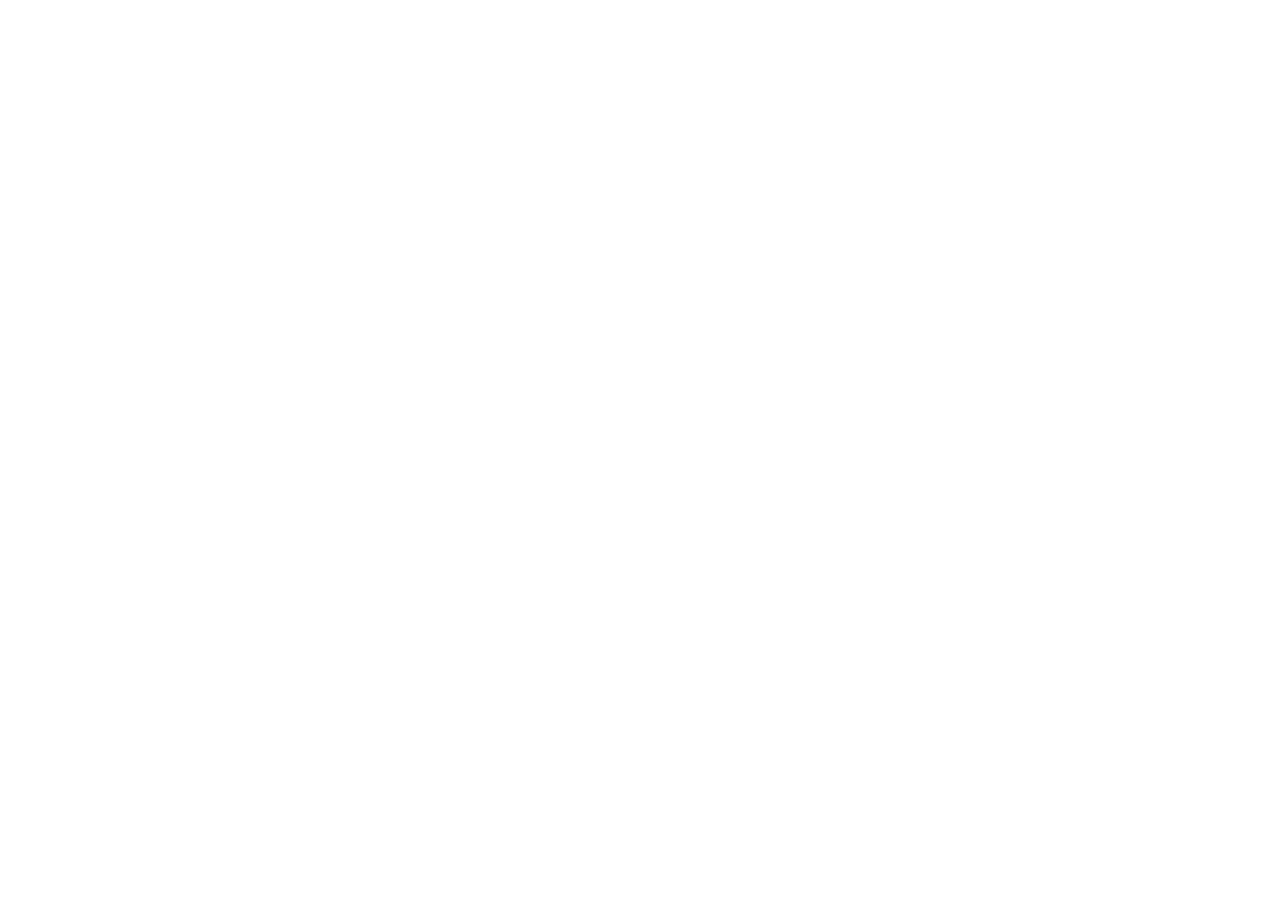
==== index.html @ bab79179 "完成了登录和注册的功能" ====
<!DOCTYPE html>
<html lang="en">
<head>
    <meta charset="UTF-8">
    <meta name="viewport" content="width=device-width, initial-scale=1.0">
    <title>Document</title>
</head>
<body>
    
</body>
</html>
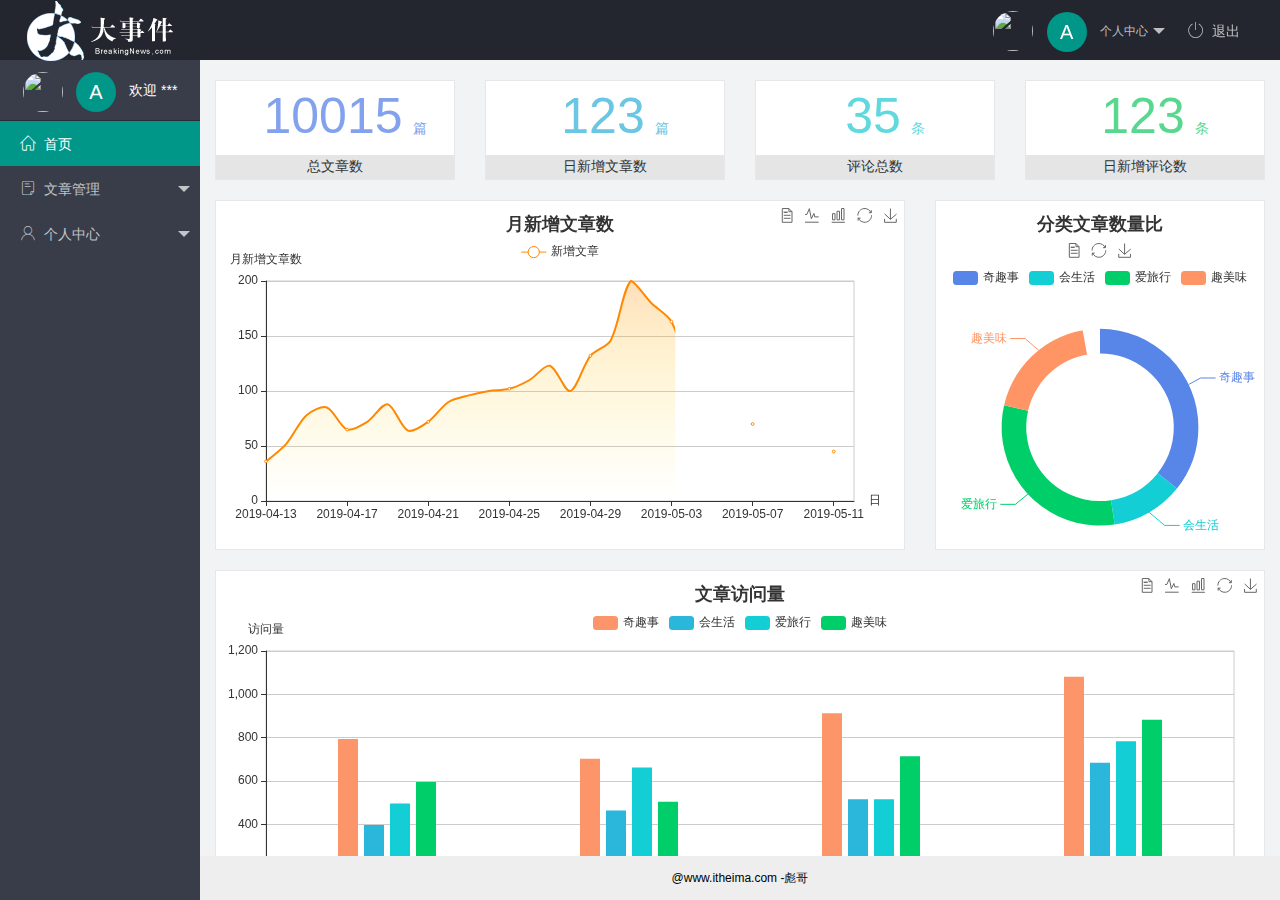
==== commit 8b7724c1: "完成了主页功能开发" ====
--- a/index.html
+++ b/index.html
@@ -1,11 +1,103 @@
 <!DOCTYPE html>
 <html lang="en">
+
 <head>
-    <meta charset="UTF-8">
-    <meta name="viewport" content="width=device-width, initial-scale=1.0">
-    <title>Document</title>
+  <meta charset="UTF-8" />
+  <meta name="viewport" content="width=device-width, initial-scale=1.0" />
+  <title>后台主页</title>
+  <!-- 导入 layui 的样式表 -->
+  <link rel="stylesheet" href="/assets/lib/layui/css/layui.css" />
+  <!-- 导入字体图标样式文件 -->
+  <link rel="stylesheet" href="/assets/fonts/iconfont.css">
+  <!-- 导入自己的样式文件 -->
+  <link rel="stylesheet" href="/assets/css/index.css">
 </head>
-<body>
-    
+
+<body class="layui-layout-body">
+  <div class="layui-layout layui-layout-admin">
+    <div class="layui-header">
+      <div class="layui-logo">
+        <img src="/assets/images/logo.png" alt="" />
+      </div>
+      <!-- 头部区域（可配合layui已有的水平导航） -->
+      <ul class="layui-nav layui-layout-right">
+        <li class="layui-nav-item">
+          <a href="javascript:;" class="userinfo">
+            <img src="http://t.cn/RCzsdCq" class="layui-nav-img" class="layui-nav-img" />
+            <span class="text-avatar">A</span>
+            个人中心
+          </a>
+          <dl class="layui-nav-child">
+            <dd><a href="">基本资料</a></dd>
+            <dd><a href="">更换头像</a></dd>
+            <dd><a href="">重置密码</a></dd>
+          </dl>
+        </li>
+        <li class="layui-nav-item"><a href="javascript:;" id="btnLogout"><span class="iconfont icon-tuichu"></span>退出</a></li>
+      </ul>
+    </div>
+
+    <div class="layui-side layui-bg-black">
+      <div class="layui-side-scroll">
+        <ul class="layui-nav layui-nav-tree" lay-shrink="all">
+          <div class="userinfo">
+            <img src="http://t.cn/RCzsdCq" class="layui-nav-img" />
+            <span class="text-avatar">A</span>
+            <span id="welcome">欢迎 ***</span>
+          </div>
+          <li class="layui-nav-item layui-this">
+            <a href="/home/dashboard.html" target="fm"><span class="iconfont icon-home"></span>首页</a>
+          </li>
+          <li class="layui-nav-item">
+            <a class="" href="javascript:;"><span class="iconfont icon-16"></span>文章管理</a>
+            <dl class="layui-nav-child">
+              <dd>
+                <a href="javascript:;"><i class="layui-icon layui-icon-app"></i> 文章类别</a>
+              </dd>
+              <dd>
+                <a href="javascript:;"><i class="layui-icon layui-icon-app"></i>文章列表</a>
+              </dd>
+              <dd>
+                <a href="javascript:;"><i class="layui-icon layui-icon-app"></i>发布文章</a>
+              </dd>
+            </dl>
+          </li>
+          <li class="layui-nav-item">
+            <a href="javascript:;"><span class="iconfont icon-user"></span>个人中心</a>
+            <dl class="layui-nav-child">
+              <dd>
+                <a href="javascript:;"><i class="layui-icon layui-icon-app"></i>基本资料</a>
+              </dd>
+              <dd>
+                <a href="javascript:;"><i class="layui-icon layui-icon-app"></i>更换头像</a>
+              </dd>
+              <dd>
+                <a href="javascript:;"><i class="layui-icon layui-icon-app"></i>重置密码</a>
+              </dd>
+            </dl>
+          </li>
+        </ul>
+      </div>
+    </div>
+
+    <div class="layui-body">
+      <!-- 内容主体区域 -->
+      <iframe name="fm" src="/home/dashboard.html" frameborder="0"></iframe>
+    </div>
+
+    <div class="layui-footer">
+      <!-- 底部固定区域 -->
+      @www.itheima.com -彪哥
+    </div>
+  </div>
+  <!-- 导入 layui 的JS文件 -->
+  <script src="/assets/lib/layui/layui.all.js"></script>
+    <!-- 导入jQuery文件 -->
+    <script src="/assets/lib/jquery.js"></script>
+  <!-- 导入初始化统一根路径js文件 -->
+  <script src="/assets/js/baseAPI.js"></script>
+  <!-- 导入自己的js文件 -->
+  <script src="/assets/js/index.js"></script>
 </body>
+
 </html>--- a/assets/lib/layui/css/layui.css
+++ b/assets/lib/layui/css/layui.css
@@ -0,0 +1,2 @@
+/** layui-v2.5.5 MIT License By https://www.layui.com */
+ .layui-inline,img{display:inline-block;vertical-align:middle}h1,h2,h3,h4,h5,h6{font-weight:400}.layui-edge,.layui-header,.layui-inline,.layui-main{position:relative}.layui-body,.layui-edge,.layui-elip{overflow:hidden}.layui-btn,.layui-edge,.layui-inline,img{vertical-align:middle}.layui-btn,.layui-disabled,.layui-icon,.layui-unselect{-moz-user-select:none;-webkit-user-select:none;-ms-user-select:none}.layui-elip,.layui-form-checkbox span,.layui-form-pane .layui-form-label{text-overflow:ellipsis;white-space:nowrap}.layui-breadcrumb,.layui-tree-btnGroup{visibility:hidden}blockquote,body,button,dd,div,dl,dt,form,h1,h2,h3,h4,h5,h6,input,li,ol,p,pre,td,textarea,th,ul{margin:0;padding:0;-webkit-tap-highlight-color:rgba(0,0,0,0)}a:active,a:hover{outline:0}img{border:none}li{list-style:none}table{border-collapse:collapse;border-spacing:0}h4,h5,h6{font-size:100%}button,input,optgroup,option,select,textarea{font-family:inherit;font-size:inherit;font-style:inherit;font-weight:inherit;outline:0}pre{white-space:pre-wrap;white-space:-moz-pre-wrap;white-space:-pre-wrap;white-space:-o-pre-wrap;word-wrap:break-word}body{line-height:24px;font:14px Helvetica Neue,Helvetica,PingFang SC,Tahoma,Arial,sans-serif}hr{height:1px;margin:10px 0;border:0;clear:both}a{color:#333;text-decoration:none}a:hover{color:#777}a cite{font-style:normal;*cursor:pointer}.layui-border-box,.layui-border-box *{box-sizing:border-box}.layui-box,.layui-box *{box-sizing:content-box}.layui-clear{clear:both;*zoom:1}.layui-clear:after{content:'\20';clear:both;*zoom:1;display:block;height:0}.layui-inline{*display:inline;*zoom:1}.layui-edge{display:inline-block;width:0;height:0;border-width:6px;border-style:dashed;border-color:transparent}.layui-edge-top{top:-4px;border-bottom-color:#999;border-bottom-style:solid}.layui-edge-right{border-left-color:#999;border-left-style:solid}.layui-edge-bottom{top:2px;border-top-color:#999;border-top-style:solid}.layui-edge-left{border-right-color:#999;border-right-style:solid}.layui-disabled,.layui-disabled:hover{color:#d2d2d2!important;cursor:not-allowed!important}.layui-circle{border-radius:100%}.layui-show{display:block!important}.layui-hide{display:none!important}@font-face{font-family:layui-icon;src:url(../font/iconfont.eot?v=250);src:url(../font/iconfont.eot?v=250#iefix) format('embedded-opentype'),url(../font/iconfont.woff2?v=250) format('woff2'),url(../font/iconfont.woff?v=250) format('woff'),url(../font/iconfont.ttf?v=250) format('truetype'),url(../font/iconfont.svg?v=250#layui-icon) format('svg')}.layui-icon{font-family:layui-icon!important;font-size:16px;font-style:normal;-webkit-font-smoothing:antialiased;-moz-osx-font-smoothing:grayscale}.layui-icon-reply-fill:before{content:"\e611"}.layui-icon-set-fill:before{content:"\e614"}.layui-icon-menu-fill:before{content:"\e60f"}.layui-icon-search:before{content:"\e615"}.layui-icon-share:before{content:"\e641"}.layui-icon-set-sm:before{content:"\e620"}.layui-icon-engine:before{content:"\e628"}.layui-icon-close:before{content:"\1006"}.layui-icon-close-fill:before{content:"\1007"}.layui-icon-chart-screen:before{content:"\e629"}.layui-icon-star:before{content:"\e600"}.layui-icon-circle-dot:before{content:"\e617"}.layui-icon-chat:before{content:"\e606"}.layui-icon-release:before{content:"\e609"}.layui-icon-list:before{content:"\e60a"}.layui-icon-chart:before{content:"\e62c"}.layui-icon-ok-circle:before{content:"\1005"}.layui-icon-layim-theme:before{content:"\e61b"}.layui-icon-table:before{content:"\e62d"}.layui-icon-right:before{content:"\e602"}.layui-icon-left:before{content:"\e603"}.layui-icon-cart-simple:before{content:"\e698"}.layui-icon-face-cry:before{content:"\e69c"}.layui-icon-face-smile:before{content:"\e6af"}.layui-icon-survey:before{content:"\e6b2"}.layui-icon-tree:before{content:"\e62e"}.layui-icon-upload-circle:before{content:"\e62f"}.layui-icon-add-circle:before{content:"\e61f"}.layui-icon-download-circle:before{content:"\e601"}.layui-icon-templeate-1:before{content:"\e630"}.layui-icon-util:before{content:"\e631"}.layui-icon-face-surprised:before{content:"\e664"}.layui-icon-edit:before{content:"\e642"}.layui-icon-speaker:before{content:"\e645"}.layui-icon-down:before{content:"\e61a"}.layui-icon-file:before{content:"\e621"}.layui-icon-layouts:before{content:"\e632"}.layui-icon-rate-half:before{content:"\e6c9"}.layui-icon-add-circle-fine:before{content:"\e608"}.layui-icon-prev-circle:before{content:"\e633"}.layui-icon-read:before{content:"\e705"}.layui-icon-404:before{content:"\e61c"}.layui-icon-carousel:before{content:"\e634"}.layui-icon-help:before{content:"\e607"}.layui-icon-code-circle:before{content:"\e635"}.layui-icon-water:before{content:"\e636"}.layui-icon-username:before{content:"\e66f"}.layui-icon-find-fill:before{content:"\e670"}.layui-icon-about:before{content:"\e60b"}.layui-icon-location:before{content:"\e715"}.layui-icon-up:before{content:"\e619"}.layui-icon-pause:before{content:"\e651"}.layui-icon-date:before{content:"\e637"}.layui-icon-layim-uploadfile:before{content:"\e61d"}.layui-icon-delete:before{content:"\e640"}.layui-icon-play:before{content:"\e652"}.layui-icon-top:before{content:"\e604"}.layui-icon-friends:before{content:"\e612"}.layui-icon-refresh-3:before{content:"\e9aa"}.layui-icon-ok:before{content:"\e605"}.layui-icon-layer:before{content:"\e638"}.layui-icon-face-smile-fine:before{content:"\e60c"}.layui-icon-dollar:before{content:"\e659"}.layui-icon-group:before{content:"\e613"}.layui-icon-layim-download:before{content:"\e61e"}.layui-icon-picture-fine:before{content:"\e60d"}.layui-icon-link:before{content:"\e64c"}.layui-icon-diamond:before{content:"\e735"}.layui-icon-log:before{content:"\e60e"}.layui-icon-rate-solid:before{content:"\e67a"}.layui-icon-fonts-del:before{content:"\e64f"}.layui-icon-unlink:before{content:"\e64d"}.layui-icon-fonts-clear:before{content:"\e639"}.layui-icon-triangle-r:before{content:"\e623"}.layui-icon-circle:before{content:"\e63f"}.layui-icon-radio:before{content:"\e643"}.layui-icon-align-center:before{content:"\e647"}.layui-icon-align-right:before{content:"\e648"}.layui-icon-align-left:before{content:"\e649"}.layui-icon-loading-1:before{content:"\e63e"}.layui-icon-return:before{content:"\e65c"}.layui-icon-fonts-strong:before{content:"\e62b"}.layui-icon-upload:before{content:"\e67c"}.layui-icon-dialogue:before{content:"\e63a"}.layui-icon-video:before{content:"\e6ed"}.layui-icon-headset:before{content:"\e6fc"}.layui-icon-cellphone-fine:before{content:"\e63b"}.layui-icon-add-1:before{content:"\e654"}.layui-icon-face-smile-b:before{content:"\e650"}.layui-icon-fonts-html:before{content:"\e64b"}.layui-icon-form:before{content:"\e63c"}.layui-icon-cart:before{content:"\e657"}.layui-icon-camera-fill:before{content:"\e65d"}.layui-icon-tabs:before{content:"\e62a"}.layui-icon-fonts-code:before{content:"\e64e"}.layui-icon-fire:before{content:"\e756"}.layui-icon-set:before{content:"\e716"}.layui-icon-fonts-u:before{content:"\e646"}.layui-icon-triangle-d:before{content:"\e625"}.layui-icon-tips:before{content:"\e702"}.layui-icon-picture:before{content:"\e64a"}.layui-icon-more-vertical:before{content:"\e671"}.layui-icon-flag:before{content:"\e66c"}.layui-icon-loading:before{content:"\e63d"}.layui-icon-fonts-i:before{content:"\e644"}.layui-icon-refresh-1:before{content:"\e666"}.layui-icon-rmb:before{content:"\e65e"}.layui-icon-home:before{content:"\e68e"}.layui-icon-user:before{content:"\e770"}.layui-icon-notice:before{content:"\e667"}.layui-icon-login-weibo:before{content:"\e675"}.layui-icon-voice:before{content:"\e688"}.layui-icon-upload-drag:before{content:"\e681"}.layui-icon-login-qq:before{content:"\e676"}.layui-icon-snowflake:before{content:"\e6b1"}.layui-icon-file-b:before{content:"\e655"}.layui-icon-template:before{content:"\e663"}.layui-icon-auz:before{content:"\e672"}.layui-icon-console:before{content:"\e665"}.layui-icon-app:before{content:"\e653"}.layui-icon-prev:before{content:"\e65a"}.layui-icon-website:before{content:"\e7ae"}.layui-icon-next:before{content:"\e65b"}.layui-icon-component:before{content:"\e857"}.layui-icon-more:before{content:"\e65f"}.layui-icon-login-wechat:before{content:"\e677"}.layui-icon-shrink-right:before{content:"\e668"}.layui-icon-spread-left:before{content:"\e66b"}.layui-icon-camera:before{content:"\e660"}.layui-icon-note:before{content:"\e66e"}.layui-icon-refresh:before{content:"\e669"}.layui-icon-female:before{content:"\e661"}.layui-icon-male:before{content:"\e662"}.layui-icon-password:before{content:"\e673"}.layui-icon-senior:before{content:"\e674"}.layui-icon-theme:before{content:"\e66a"}.layui-icon-tread:before{content:"\e6c5"}.layui-icon-praise:before{content:"\e6c6"}.layui-icon-star-fill:before{content:"\e658"}.layui-icon-rate:before{content:"\e67b"}.layui-icon-template-1:before{content:"\e656"}.layui-icon-vercode:before{content:"\e679"}.layui-icon-cellphone:before{content:"\e678"}.layui-icon-screen-full:before{content:"\e622"}.layui-icon-screen-restore:before{content:"\e758"}.layui-icon-cols:before{content:"\e610"}.layui-icon-export:before{content:"\e67d"}.layui-icon-print:before{content:"\e66d"}.layui-icon-slider:before{content:"\e714"}.layui-icon-addition:before{content:"\e624"}.layui-icon-subtraction:before{content:"\e67e"}.layui-icon-service:before{content:"\e626"}.layui-icon-transfer:before{content:"\e691"}.layui-main{width:1140px;margin:0 auto}.layui-header{z-index:1000;height:60px}.layui-header a:hover{transition:all .5s;-webkit-transition:all .5s}.layui-side{position:fixed;left:0;top:0;bottom:0;z-index:999;width:200px;overflow-x:hidden}.layui-side-scroll{position:relative;width:220px;height:100%;overflow-x:hidden}.layui-body{position:absolute;left:200px;right:0;top:0;bottom:0;z-index:998;width:auto;overflow-y:auto;box-sizing:border-box}.layui-layout-body{overflow:hidden}.layui-layout-admin .layui-header{background-color:#23262E}.layui-layout-admin .layui-side{top:60px;width:200px;overflow-x:hidden}.layui-layout-admin .layui-body{position:fixed;top:60px;bottom:44px}.layui-layout-admin .layui-main{width:auto;margin:0 15px}.layui-layout-admin .layui-footer{position:fixed;left:200px;right:0;bottom:0;height:44px;line-height:44px;padding:0 15px;background-color:#eee}.layui-layout-admin .layui-logo{position:absolute;left:0;top:0;width:200px;height:100%;line-height:60px;text-align:center;color:#009688;font-size:16px}.layui-layout-admin .layui-header .layui-nav{background:0 0}.layui-layout-left{position:absolute!important;left:200px;top:0}.layui-layout-right{position:absolute!important;right:0;top:0}.layui-container{position:relative;margin:0 auto;padding:0 15px;box-sizing:border-box}.layui-fluid{position:relative;margin:0 auto;padding:0 15px}.layui-row:after,.layui-row:before{content:'';display:block;clear:both}.layui-col-lg1,.layui-col-lg10,.layui-col-lg11,.layui-col-lg12,.layui-col-lg2,.layui-col-lg3,.layui-col-lg4,.layui-col-lg5,.layui-col-lg6,.layui-col-lg7,.layui-col-lg8,.layui-col-lg9,.layui-col-md1,.layui-col-md10,.layui-col-md11,.layui-col-md12,.layui-col-md2,.layui-col-md3,.layui-col-md4,.layui-col-md5,.layui-col-md6,.layui-col-md7,.layui-col-md8,.layui-col-md9,.layui-col-sm1,.layui-col-sm10,.layui-col-sm11,.layui-col-sm12,.layui-col-sm2,.layui-col-sm3,.layui-col-sm4,.layui-col-sm5,.layui-col-sm6,.layui-col-sm7,.layui-col-sm8,.layui-col-sm9,.layui-col-xs1,.layui-col-xs10,.layui-col-xs11,.layui-col-xs12,.layui-col-xs2,.layui-col-xs3,.layui-col-xs4,.layui-col-xs5,.layui-col-xs6,.layui-col-xs7,.layui-col-xs8,.layui-col-xs9{position:relative;display:block;box-sizing:border-box}.layui-col-xs1,.layui-col-xs10,.layui-col-xs11,.layui-col-xs12,.layui-col-xs2,.layui-col-xs3,.layui-col-xs4,.layui-col-xs5,.layui-col-xs6,.layui-col-xs7,.layui-col-xs8,.layui-col-xs9{float:left}.layui-col-xs1{width:8.33333333%}.layui-col-xs2{width:16.66666667%}.layui-col-xs3{width:25%}.layui-col-xs4{width:33.33333333%}.layui-col-xs5{width:41.66666667%}.layui-col-xs6{width:50%}.layui-col-xs7{width:58.33333333%}.layui-col-xs8{width:66.66666667%}.layui-col-xs9{width:75%}.layui-col-xs10{width:83.33333333%}.layui-col-xs11{width:91.66666667%}.layui-col-xs12{width:100%}.layui-col-xs-offset1{margin-left:8.33333333%}.layui-col-xs-offset2{margin-left:16.66666667%}.layui-col-xs-offset3{margin-left:25%}.layui-col-xs-offset4{margin-left:33.33333333%}.layui-col-xs-offset5{margin-left:41.66666667%}.layui-col-xs-offset6{margin-left:50%}.layui-col-xs-offset7{margin-left:58.33333333%}.layui-col-xs-offset8{margin-left:66.66666667%}.layui-col-xs-offset9{margin-left:75%}.layui-col-xs-offset10{margin-left:83.33333333%}.layui-col-xs-offset11{margin-left:91.66666667%}.layui-col-xs-offset12{margin-left:100%}@media screen and (max-width:768px){.layui-hide-xs{display:none!important}.layui-show-xs-block{display:block!important}.layui-show-xs-inline{display:inline!important}.layui-show-xs-inline-block{display:inline-block!important}}@media screen and (min-width:768px){.layui-container{width:750px}.layui-hide-sm{display:none!important}.layui-show-sm-block{display:block!important}.layui-show-sm-inline{display:inline!important}.layui-show-sm-inline-block{display:inline-block!important}.layui-col-sm1,.layui-col-sm10,.layui-col-sm11,.layui-col-sm12,.layui-col-sm2,.layui-col-sm3,.layui-col-sm4,.layui-col-sm5,.layui-col-sm6,.layui-col-sm7,.layui-col-sm8,.layui-col-sm9{float:left}.layui-col-sm1{width:8.33333333%}.layui-col-sm2{width:16.66666667%}.layui-col-sm3{width:25%}.layui-col-sm4{width:33.33333333%}.layui-col-sm5{width:41.66666667%}.layui-col-sm6{width:50%}.layui-col-sm7{width:58.33333333%}.layui-col-sm8{width:66.66666667%}.layui-col-sm9{width:75%}.layui-col-sm10{width:83.33333333%}.layui-col-sm11{width:91.66666667%}.layui-col-sm12{width:100%}.layui-col-sm-offset1{margin-left:8.33333333%}.layui-col-sm-offset2{margin-left:16.66666667%}.layui-col-sm-offset3{margin-left:25%}.layui-col-sm-offset4{margin-left:33.33333333%}.layui-col-sm-offset5{margin-left:41.66666667%}.layui-col-sm-offset6{margin-left:50%}.layui-col-sm-offset7{margin-left:58.33333333%}.layui-col-sm-offset8{margin-left:66.66666667%}.layui-col-sm-offset9{margin-left:75%}.layui-col-sm-offset10{margin-left:83.33333333%}.layui-col-sm-offset11{margin-left:91.66666667%}.layui-col-sm-offset12{margin-left:100%}}@media screen and (min-width:992px){.layui-container{width:970px}.layui-hide-md{display:none!important}.layui-show-md-block{display:block!important}.layui-show-md-inline{display:inline!important}.layui-show-md-inline-block{display:inline-block!important}.layui-col-md1,.layui-col-md10,.layui-col-md11,.layui-col-md12,.layui-col-md2,.layui-col-md3,.layui-col-md4,.layui-col-md5,.layui-col-md6,.layui-col-md7,.layui-col-md8,.layui-col-md9{float:left}.layui-col-md1{width:8.33333333%}.layui-col-md2{width:16.66666667%}.layui-col-md3{width:25%}.layui-col-md4{width:33.33333333%}.layui-col-md5{width:41.66666667%}.layui-col-md6{width:50%}.layui-col-md7{width:58.33333333%}.layui-col-md8{width:66.66666667%}.layui-col-md9{width:75%}.layui-col-md10{width:83.33333333%}.layui-col-md11{width:91.66666667%}.layui-col-md12{width:100%}.layui-col-md-offset1{margin-left:8.33333333%}.layui-col-md-offset2{margin-left:16.66666667%}.layui-col-md-offset3{margin-left:25%}.layui-col-md-offset4{margin-left:33.33333333%}.layui-col-md-offset5{margin-left:41.66666667%}.layui-col-md-offset6{margin-left:50%}.layui-col-md-offset7{margin-left:58.33333333%}.layui-col-md-offset8{margin-left:66.66666667%}.layui-col-md-offset9{margin-left:75%}.layui-col-md-offset10{margin-left:83.33333333%}.layui-col-md-offset11{margin-left:91.66666667%}.layui-col-md-offset12{margin-left:100%}}@media screen and (min-width:1200px){.layui-container{width:1170px}.layui-hide-lg{display:none!important}.layui-show-lg-block{display:block!important}.layui-show-lg-inline{display:inline!important}.layui-show-lg-inline-block{display:inline-block!important}.layui-col-lg1,.layui-col-lg10,.layui-col-lg11,.layui-col-lg12,.layui-col-lg2,.layui-col-lg3,.layui-col-lg4,.layui-col-lg5,.layui-col-lg6,.layui-col-lg7,.layui-col-lg8,.layui-col-lg9{float:left}.layui-col-lg1{width:8.33333333%}.layui-col-lg2{width:16.66666667%}.layui-col-lg3{width:25%}.layui-col-lg4{width:33.33333333%}.layui-col-lg5{width:41.66666667%}.layui-col-lg6{width:50%}.layui-col-lg7{width:58.33333333%}.layui-col-lg8{width:66.66666667%}.layui-col-lg9{width:75%}.layui-col-lg10{width:83.33333333%}.layui-col-lg11{width:91.66666667%}.layui-col-lg12{width:100%}.layui-col-lg-offset1{margin-left:8.33333333%}.layui-col-lg-offset2{margin-left:16.66666667%}.layui-col-lg-offset3{margin-left:25%}.layui-col-lg-offset4{margin-left:33.33333333%}.layui-col-lg-offset5{margin-left:41.66666667%}.layui-col-lg-offset6{margin-left:50%}.layui-col-lg-offset7{margin-left:58.33333333%}.layui-col-lg-offset8{margin-left:66.66666667%}.layui-col-lg-offset9{margin-left:75%}.layui-col-lg-offset10{margin-left:83.33333333%}.layui-col-lg-offset11{margin-left:91.66666667%}.layui-col-lg-offset12{margin-left:100%}}.layui-col-space1{margin:-.5px}.layui-col-space1>*{padding:.5px}.layui-col-space3{margin:-1.5px}.layui-col-space3>*{padding:1.5px}.layui-col-space5{margin:-2.5px}.layui-col-space5>*{padding:2.5px}.layui-col-space8{margin:-3.5px}.layui-col-space8>*{padding:3.5px}.layui-col-space10{margin:-5px}.layui-col-space10>*{padding:5px}.layui-col-space12{margin:-6px}.layui-col-space12>*{padding:6px}.layui-col-space15{margin:-7.5px}.layui-col-space15>*{padding:7.5px}.layui-col-space18{margin:-9px}.layui-col-space18>*{padding:9px}.layui-col-space20{margin:-10px}.layui-col-space20>*{padding:10px}.layui-col-space22{margin:-11px}.layui-col-space22>*{padding:11px}.layui-col-space25{margin:-12.5px}.layui-col-space25>*{padding:12.5px}.layui-col-space30{margin:-15px}.layui-col-space30>*{padding:15px}.layui-btn,.layui-input,.layui-select,.layui-textarea,.layui-upload-button{outline:0;-webkit-appearance:none;transition:all .3s;-webkit-transition:all .3s;box-sizing:border-box}.layui-elem-quote{margin-bottom:10px;padding:15px;line-height:22px;border-left:5px solid #009688;border-radius:0 2px 2px 0;background-color:#f2f2f2}.layui-quote-nm{border-style:solid;border-width:1px 1px 1px 5px;background:0 0}.layui-elem-field{margin-bottom:10px;padding:0;border-width:1px;border-style:solid}.layui-elem-field legend{margin-left:20px;padding:0 10px;font-size:20px;font-weight:300}.layui-field-title{margin:10px 0 20px;border-width:1px 0 0}.layui-field-box{padding:10px 15px}.layui-field-title .layui-field-box{padding:10px 0}.layui-progress{position:relative;height:6px;border-radius:20px;background-color:#e2e2e2}.layui-progress-bar{position:absolute;left:0;top:0;width:0;max-width:100%;height:6px;border-radius:20px;text-align:right;background-color:#5FB878;transition:all .3s;-webkit-transition:all .3s}.layui-progress-big,.layui-progress-big .layui-progress-bar{height:18px;line-height:18px}.layui-progress-text{position:relative;top:-20px;line-height:18px;font-size:12px;color:#666}.layui-progress-big .layui-progress-text{position:static;padding:0 10px;color:#fff}.layui-collapse{border-width:1px;border-style:solid;border-radius:2px}.layui-colla-content,.layui-colla-item{border-top-width:1px;border-top-style:solid}.layui-colla-item:first-child{border-top:none}.layui-colla-title{position:relative;height:42px;line-height:42px;padding:0 15px 0 35px;color:#333;background-color:#f2f2f2;cursor:pointer;font-size:14px;overflow:hidden}.layui-colla-content{display:none;padding:10px 15px;line-height:22px;color:#666}.layui-colla-icon{position:absolute;left:15px;top:0;font-size:14px}.layui-card{margin-bottom:15px;border-radius:2px;background-color:#fff;box-shadow:0 1px 2px 0 rgba(0,0,0,.05)}.layui-card:last-child{margin-bottom:0}.layui-card-header{position:relative;height:42px;line-height:42px;padding:0 15px;border-bottom:1px solid #f6f6f6;color:#333;border-radius:2px 2px 0 0;font-size:14px}.layui-bg-black,.layui-bg-blue,.layui-bg-cyan,.layui-bg-green,.layui-bg-orange,.layui-bg-red{color:#fff!important}.layui-card-body{position:relative;padding:10px 15px;line-height:24px}.layui-card-body[pad15]{padding:15px}.layui-card-body[pad20]{padding:20px}.layui-card-body .layui-table{margin:5px 0}.layui-card .layui-tab{margin:0}.layui-panel-window{position:relative;padding:15px;border-radius:0;border-top:5px solid #E6E6E6;background-color:#fff}.layui-auxiliar-moving{position:fixed;left:0;right:0;top:0;bottom:0;width:100%;height:100%;background:0 0;z-index:9999999999}.layui-form-label,.layui-form-mid,.layui-form-select,.layui-input-block,.layui-input-inline,.layui-textarea{position:relative}.layui-bg-red{background-color:#FF5722!important}.layui-bg-orange{background-color:#FFB800!important}.layui-bg-green{background-color:#009688!important}.layui-bg-cyan{background-color:#2F4056!important}.layui-bg-blue{background-color:#1E9FFF!important}.layui-bg-black{background-color:#393D49!important}.layui-bg-gray{background-color:#eee!important;color:#666!important}.layui-badge-rim,.layui-colla-content,.layui-colla-item,.layui-collapse,.layui-elem-field,.layui-form-pane .layui-form-item[pane],.layui-form-pane .layui-form-label,.layui-input,.layui-layedit,.layui-layedit-tool,.layui-quote-nm,.layui-select,.layui-tab-bar,.layui-tab-card,.layui-tab-title,.layui-tab-title .layui-this:after,.layui-textarea{border-color:#e6e6e6}.layui-timeline-item:before,hr{background-color:#e6e6e6}.layui-text{line-height:22px;font-size:14px;color:#666}.layui-text h1,.layui-text h2,.layui-text h3{font-weight:500;color:#333}.layui-text h1{font-size:30px}.layui-text h2{font-size:24px}.layui-text h3{font-size:18px}.layui-text a:not(.layui-btn){color:#01AAED}.layui-text a:not(.layui-btn):hover{text-decoration:underline}.layui-text ul{padding:5px 0 5px 15px}.layui-text ul li{margin-top:5px;list-style-type:disc}.layui-text em,.layui-word-aux{color:#999!important;padding:0 5px!important}.layui-btn{display:inline-block;height:38px;line-height:38px;padding:0 18px;background-color:#009688;color:#fff;white-space:nowrap;text-align:center;font-size:14px;border:none;border-radius:2px;cursor:pointer}.layui-btn:hover{opacity:.8;filter:alpha(opacity=80);color:#fff}.layui-btn:active{opacity:1;filter:alpha(opacity=100)}.layui-btn+.layui-btn{margin-left:10px}.layui-btn-container{font-size:0}.layui-btn-container .layui-btn{margin-right:10px;margin-bottom:10px}.layui-btn-container .layui-btn+.layui-btn{margin-left:0}.layui-table .layui-btn-container .layui-btn{margin-bottom:9px}.layui-btn-radius{border-radius:100px}.layui-btn .layui-icon{margin-right:3px;font-size:18px;vertical-align:bottom;vertical-align:middle\9}.layui-btn-primary{border:1px solid #C9C9C9;background-color:#fff;color:#555}.layui-btn-primary:hover{border-color:#009688;color:#333}.layui-btn-normal{background-color:#1E9FFF}.layui-btn-warm{background-color:#FFB800}.layui-btn-danger{background-color:#FF5722}.layui-btn-checked{background-color:#5FB878}.layui-btn-disabled,.layui-btn-disabled:active,.layui-btn-disabled:hover{border:1px solid #e6e6e6;background-color:#FBFBFB;color:#C9C9C9;cursor:not-allowed;opacity:1}.layui-btn-lg{height:44px;line-height:44px;padding:0 25px;font-size:16px}.layui-btn-sm{height:30px;line-height:30px;padding:0 10px;font-size:12px}.layui-btn-sm i{font-size:16px!important}.layui-btn-xs{height:22px;line-height:22px;padding:0 5px;font-size:12px}.layui-btn-xs i{font-size:14px!important}.layui-btn-group{display:inline-block;vertical-align:middle;font-size:0}.layui-btn-group .layui-btn{margin-left:0!important;margin-right:0!important;border-left:1px solid rgba(255,255,255,.5);border-radius:0}.layui-btn-group .layui-btn-primary{border-left:none}.layui-btn-group .layui-btn-primary:hover{border-color:#C9C9C9;color:#009688}.layui-btn-group .layui-btn:first-child{border-left:none;border-radius:2px 0 0 2px}.layui-btn-group .layui-btn-primary:first-child{border-left:1px solid #c9c9c9}.layui-btn-group .layui-btn:last-child{border-radius:0 2px 2px 0}.layui-btn-group .layui-btn+.layui-btn{margin-left:0}.layui-btn-group+.layui-btn-group{margin-left:10px}.layui-btn-fluid{width:100%}.layui-input,.layui-select,.layui-textarea{height:38px;line-height:1.3;line-height:38px\9;border-width:1px;border-style:solid;background-color:#fff;border-radius:2px}.layui-input::-webkit-input-placeholder,.layui-select::-webkit-input-placeholder,.layui-textarea::-webkit-input-placeholder{line-height:1.3}.layui-input,.layui-textarea{display:block;width:100%;padding-left:10px}.layui-input:hover,.layui-textarea:hover{border-color:#D2D2D2!important}.layui-input:focus,.layui-textarea:focus{border-color:#C9C9C9!important}.layui-textarea{min-height:100px;height:auto;line-height:20px;padding:6px 10px;resize:vertical}.layui-select{padding:0 10px}.layui-form input[type=checkbox],.layui-form input[type=radio],.layui-form select{display:none}.layui-form [lay-ignore]{display:initial}.layui-form-item{margin-bottom:15px;clear:both;*zoom:1}.layui-form-item:after{content:'\20';clear:both;*zoom:1;display:block;height:0}.layui-form-label{float:left;display:block;padding:9px 15px;width:80px;font-weight:400;line-height:20px;text-align:right}.layui-form-label-col{display:block;float:none;padding:9px 0;line-height:20px;text-align:left}.layui-form-item .layui-inline{margin-bottom:5px;margin-right:10px}.layui-input-block{margin-left:110px;min-height:36px}.layui-input-inline{display:inline-block;vertical-align:middle}.layui-form-item .layui-input-inline{float:left;width:190px;margin-right:10px}.layui-form-text .layui-input-inline{width:auto}.layui-form-mid{float:left;display:block;padding:9px 0!important;line-height:20px;margin-right:10px}.layui-form-danger+.layui-form-select .layui-input,.layui-form-danger:focus{border-color:#FF5722!important}.layui-form-select .layui-input{padding-right:30px;cursor:pointer}.layui-form-select .layui-edge{position:absolute;right:10px;top:50%;margin-top:-3px;cursor:pointer;border-width:6px;border-top-color:#c2c2c2;border-top-style:solid;transition:all .3s;-webkit-transition:all .3s}.layui-form-select dl{display:none;position:absolute;left:0;top:42px;padding:5px 0;z-index:899;min-width:100%;border:1px solid #d2d2d2;max-height:300px;overflow-y:auto;background-color:#fff;border-radius:2px;box-shadow:0 2px 4px rgba(0,0,0,.12);box-sizing:border-box}.layui-form-select dl dd,.layui-form-select dl dt{padding:0 10px;line-height:36px;white-space:nowrap;overflow:hidden;text-overflow:ellipsis}.layui-form-select dl dt{font-size:12px;color:#999}.layui-form-select dl dd{cursor:pointer}.layui-form-select dl dd:hover{background-color:#f2f2f2;-webkit-transition:.5s all;transition:.5s all}.layui-form-select .layui-select-group dd{padding-left:20px}.layui-form-select dl dd.layui-select-tips{padding-left:10px!important;color:#999}.layui-form-select dl dd.layui-this{background-color:#5FB878;color:#fff}.layui-form-checkbox,.layui-form-select dl dd.layui-disabled{background-color:#fff}.layui-form-selected dl{display:block}.layui-form-checkbox,.layui-form-checkbox *,.layui-form-switch{display:inline-block;vertical-align:middle}.layui-form-selected .layui-edge{margin-top:-9px;-webkit-transform:rotate(180deg);transform:rotate(180deg);margin-top:-3px\9}:root .layui-form-selected .layui-edge{margin-top:-9px\0/IE9}.layui-form-selectup dl{top:auto;bottom:42px}.layui-select-none{margin:5px 0;text-align:center;color:#999}.layui-select-disabled .layui-disabled{border-color:#eee!important}.layui-select-disabled .layui-edge{border-top-color:#d2d2d2}.layui-form-checkbox{position:relative;height:30px;line-height:30px;margin-right:10px;padding-right:30px;cursor:pointer;font-size:0;-webkit-transition:.1s linear;transition:.1s linear;box-sizing:border-box}.layui-form-checkbox span{padding:0 10px;height:100%;font-size:14px;border-radius:2px 0 0 2px;background-color:#d2d2d2;color:#fff;overflow:hidden}.layui-form-checkbox:hover span{background-color:#c2c2c2}.layui-form-checkbox i{position:absolute;right:0;top:0;width:30px;height:28px;border:1px solid #d2d2d2;border-left:none;border-radius:0 2px 2px 0;color:#fff;font-size:20px;text-align:center}.layui-form-checkbox:hover i{border-color:#c2c2c2;color:#c2c2c2}.layui-form-checked,.layui-form-checked:hover{border-color:#5FB878}.layui-form-checked span,.layui-form-checked:hover span{background-color:#5FB878}.layui-form-checked i,.layui-form-checked:hover i{color:#5FB878}.layui-form-item .layui-form-checkbox{margin-top:4px}.layui-form-checkbox[lay-skin=primary]{height:auto!important;line-height:normal!important;min-width:18px;min-height:18px;border:none!important;margin-right:0;padding-left:28px;padding-right:0;background:0 0}.layui-form-checkbox[lay-skin=primary] span{padding-left:0;padding-right:15px;line-height:18px;background:0 0;color:#666}.layui-form-checkbox[lay-skin=primary] i{right:auto;left:0;width:16px;height:16px;line-height:16px;border:1px solid #d2d2d2;font-size:12px;border-radius:2px;background-color:#fff;-webkit-transition:.1s linear;transition:.1s linear}.layui-form-checkbox[lay-skin=primary]:hover i{border-color:#5FB878;color:#fff}.layui-form-checked[lay-skin=primary] i{border-color:#5FB878!important;background-color:#5FB878;color:#fff}.layui-checkbox-disbaled[lay-skin=primary] span{background:0 0!important;color:#c2c2c2}.layui-checkbox-disbaled[lay-skin=primary]:hover i{border-color:#d2d2d2}.layui-form-item .layui-form-checkbox[lay-skin=primary]{margin-top:10px}.layui-form-switch{position:relative;height:22px;line-height:22px;min-width:35px;padding:0 5px;margin-top:8px;border:1px solid #d2d2d2;border-radius:20px;cursor:pointer;background-color:#fff;-webkit-transition:.1s linear;transition:.1s linear}.layui-form-switch i{position:absolute;left:5px;top:3px;width:16px;height:16px;border-radius:20px;background-color:#d2d2d2;-webkit-transition:.1s linear;transition:.1s linear}.layui-form-switch em{position:relative;top:0;width:25px;margin-left:21px;padding:0!important;text-align:center!important;color:#999!important;font-style:normal!important;font-size:12px}.layui-form-onswitch{border-color:#5FB878;background-color:#5FB878}.layui-checkbox-disbaled,.layui-checkbox-disbaled i{border-color:#e2e2e2!important}.layui-form-onswitch i{left:100%;margin-left:-21px;background-color:#fff}.layui-form-onswitch em{margin-left:5px;margin-right:21px;color:#fff!important}.layui-checkbox-disbaled span{background-color:#e2e2e2!important}.layui-checkbox-disbaled:hover i{color:#fff!important}[lay-radio]{display:none}.layui-form-radio,.layui-form-radio *{display:inline-block;vertical-align:middle}.layui-form-radio{line-height:28px;margin:6px 10px 0 0;padding-right:10px;cursor:pointer;font-size:0}.layui-form-radio *{font-size:14px}.layui-form-radio>i{margin-right:8px;font-size:22px;color:#c2c2c2}.layui-form-radio>i:hover,.layui-form-radioed>i{color:#5FB878}.layui-radio-disbaled>i{color:#e2e2e2!important}.layui-form-pane .layui-form-label{width:110px;padding:8px 15px;height:38px;line-height:20px;border-width:1px;border-style:solid;border-radius:2px 0 0 2px;text-align:center;background-color:#FBFBFB;overflow:hidden;box-sizing:border-box}.layui-form-pane .layui-input-inline{margin-left:-1px}.layui-form-pane .layui-input-block{margin-left:110px;left:-1px}.layui-form-pane .layui-input{border-radius:0 2px 2px 0}.layui-form-pane .layui-form-text .layui-form-label{float:none;width:100%;border-radius:2px;box-sizing:border-box;text-align:left}.layui-form-pane .layui-form-text .layui-input-inline{display:block;margin:0;top:-1px;clear:both}.layui-form-pane .layui-form-text .layui-input-block{margin:0;left:0;top:-1px}.layui-form-pane .layui-form-text .layui-textarea{min-height:100px;border-radius:0 0 2px 2px}.layui-form-pane .layui-form-checkbox{margin:4px 0 4px 10px}.layui-form-pane .layui-form-radio,.layui-form-pane .layui-form-switch{margin-top:6px;margin-left:10px}.layui-form-pane .layui-form-item[pane]{position:relative;border-width:1px;border-style:solid}.layui-form-pane .layui-form-item[pane] .layui-form-label{position:absolute;left:0;top:0;height:100%;border-width:0 1px 0 0}.layui-form-pane .layui-form-item[pane] .layui-input-inline{margin-left:110px}@media screen and (max-width:450px){.layui-form-item .layui-form-label{text-overflow:ellipsis;overflow:hidden;white-space:nowrap}.layui-form-item .layui-inline{display:block;margin-right:0;margin-bottom:20px;clear:both}.layui-form-item .layui-inline:after{content:'\20';clear:both;display:block;height:0}.layui-form-item .layui-input-inline{display:block;float:none;left:-3px;width:auto;margin:0 0 10px 112px}.layui-form-item .layui-input-inline+.layui-form-mid{margin-left:110px;top:-5px;padding:0}.layui-form-item .layui-form-checkbox{margin-right:5px;margin-bottom:5px}}.layui-layedit{border-width:1px;border-style:solid;border-radius:2px}.layui-layedit-tool{padding:3px 5px;border-bottom-width:1px;border-bottom-style:solid;font-size:0}.layedit-tool-fixed{position:fixed;top:0;border-top:1px solid #e2e2e2}.layui-layedit-tool .layedit-tool-mid,.layui-layedit-tool .layui-icon{display:inline-block;vertical-align:middle;text-align:center;font-size:14px}.layui-layedit-tool .layui-icon{position:relative;width:32px;height:30px;line-height:30px;margin:3px 5px;color:#777;cursor:pointer;border-radius:2px}.layui-layedit-tool .layui-icon:hover{color:#393D49}.layui-layedit-tool .layui-icon:active{color:#000}.layui-layedit-tool .layedit-tool-active{background-color:#e2e2e2;color:#000}.layui-layedit-tool .layui-disabled,.layui-layedit-tool .layui-disabled:hover{color:#d2d2d2;cursor:not-allowed}.layui-layedit-tool .layedit-tool-mid{width:1px;height:18px;margin:0 10px;background-color:#d2d2d2}.layedit-tool-html{width:50px!important;font-size:30px!important}.layedit-tool-b,.layedit-tool-code,.layedit-tool-help{font-size:16px!important}.layedit-tool-d,.layedit-tool-face,.layedit-tool-image,.layedit-tool-unlink{font-size:18px!important}.layedit-tool-image input{position:absolute;font-size:0;left:0;top:0;width:100%;height:100%;opacity:.01;filter:Alpha(opacity=1);cursor:pointer}.layui-layedit-iframe iframe{display:block;width:100%}#LAY_layedit_code{overflow:hidden}.layui-laypage{display:inline-block;*display:inline;*zoom:1;vertical-align:middle;margin:10px 0;font-size:0}.layui-laypage>a:first-child,.layui-laypage>a:first-child em{border-radius:2px 0 0 2px}.layui-laypage>a:last-child,.layui-laypage>a:last-child em{border-radius:0 2px 2px 0}.layui-laypage>:first-child{margin-left:0!important}.layui-laypage>:last-child{margin-right:0!important}.layui-laypage a,.layui-laypage button,.layui-laypage input,.layui-laypage select,.layui-laypage span{border:1px solid #e2e2e2}.layui-laypage a,.layui-laypage span{display:inline-block;*display:inline;*zoom:1;vertical-align:middle;padding:0 15px;height:28px;line-height:28px;margin:0 -1px 5px 0;background-color:#fff;color:#333;font-size:12px}.layui-flow-more a *,.layui-laypage input,.layui-table-view select[lay-ignore]{display:inline-block}.layui-laypage a:hover{color:#009688}.layui-laypage em{font-style:normal}.layui-laypage .layui-laypage-spr{color:#999;font-weight:700}.layui-laypage a{text-decoration:none}.layui-laypage .layui-laypage-curr{position:relative}.layui-laypage .layui-laypage-curr em{position:relative;color:#fff}.layui-laypage .layui-laypage-curr .layui-laypage-em{position:absolute;left:-1px;top:-1px;padding:1px;width:100%;height:100%;background-color:#009688}.layui-laypage-em{border-radius:2px}.layui-laypage-next em,.layui-laypage-prev em{font-family:Sim sun;font-size:16px}.layui-laypage .layui-laypage-count,.layui-laypage .layui-laypage-limits,.layui-laypage .layui-laypage-refresh,.layui-laypage .layui-laypage-skip{margin-left:10px;margin-right:10px;padding:0;border:none}.layui-laypage .layui-laypage-limits,.layui-laypage .layui-laypage-refresh{vertical-align:top}.layui-laypage .layui-laypage-refresh i{font-size:18px;cursor:pointer}.layui-laypage select{height:22px;padding:3px;border-radius:2px;cursor:pointer}.layui-laypage .layui-laypage-skip{height:30px;line-height:30px;color:#999}.layui-laypage button,.layui-laypage input{height:30px;line-height:30px;border-radius:2px;vertical-align:top;background-color:#fff;box-sizing:border-box}.layui-laypage input{width:40px;margin:0 10px;padding:0 3px;text-align:center}.layui-laypage input:focus,.layui-laypage select:focus{border-color:#009688!important}.layui-laypage button{margin-left:10px;padding:0 10px;cursor:pointer}.layui-table,.layui-table-view{margin:10px 0}.layui-flow-more{margin:10px 0;text-align:center;color:#999;font-size:14px}.layui-flow-more a{height:32px;line-height:32px}.layui-flow-more a *{vertical-align:top}.layui-flow-more a cite{padding:0 20px;border-radius:3px;background-color:#eee;color:#333;font-style:normal}.layui-flow-more a cite:hover{opacity:.8}.layui-flow-more a i{font-size:30px;color:#737383}.layui-table{width:100%;background-color:#fff;color:#666}.layui-table tr{transition:all .3s;-webkit-transition:all .3s}.layui-table th{text-align:left;font-weight:400}.layui-table tbody tr:hover,.layui-table thead tr,.layui-table-click,.layui-table-header,.layui-table-hover,.layui-table-mend,.layui-table-patch,.layui-table-tool,.layui-table-total,.layui-table-total tr,.layui-table[lay-even] tr:nth-child(even){background-color:#f2f2f2}.layui-table td,.layui-table th,.layui-table-col-set,.layui-table-fixed-r,.layui-table-grid-down,.layui-table-header,.layui-table-page,.layui-table-tips-main,.layui-table-tool,.layui-table-total,.layui-table-view,.layui-table[lay-skin=line],.layui-table[lay-skin=row]{border-width:1px;border-style:solid;border-color:#e6e6e6}.layui-table td,.layui-table th{position:relative;padding:9px 15px;min-height:20px;line-height:20px;font-size:14px}.layui-table[lay-skin=line] td,.layui-table[lay-skin=line] th{border-width:0 0 1px}.layui-table[lay-skin=row] td,.layui-table[lay-skin=row] th{border-width:0 1px 0 0}.layui-table[lay-skin=nob] td,.layui-table[lay-skin=nob] th{border:none}.layui-table img{max-width:100px}.layui-table[lay-size=lg] td,.layui-table[lay-size=lg] th{padding:15px 30px}.layui-table-view .layui-table[lay-size=lg] .layui-table-cell{height:40px;line-height:40px}.layui-table[lay-size=sm] td,.layui-table[lay-size=sm] th{font-size:12px;padding:5px 10px}.layui-table-view .layui-table[lay-size=sm] .layui-table-cell{height:20px;line-height:20px}.layui-table[lay-data]{display:none}.layui-table-box{position:relative;overflow:hidden}.layui-table-view .layui-table{position:relative;width:auto;margin:0}.layui-table-view .layui-table[lay-skin=line]{border-width:0 1px 0 0}.layui-table-view .layui-table[lay-skin=row]{border-width:0 0 1px}.layui-table-view .layui-table td,.layui-table-view .layui-table th{padding:5px 0;border-top:none;border-left:none}.layui-table-view .layui-table th.layui-unselect .layui-table-cell span{cursor:pointer}.layui-table-view .layui-table td{cursor:default}.layui-table-view .layui-table td[data-edit=text]{cursor:text}.layui-table-view .layui-form-checkbox[lay-skin=primary] i{width:18px;height:18px}.layui-table-view .layui-form-radio{line-height:0;padding:0}.layui-table-view .layui-form-radio>i{margin:0;font-size:20px}.layui-table-init{position:absolute;left:0;top:0;width:100%;height:100%;text-align:center;z-index:110}.layui-table-init .layui-icon{position:absolute;left:50%;top:50%;margin:-15px 0 0 -15px;font-size:30px;color:#c2c2c2}.layui-table-header{border-width:0 0 1px;overflow:hidden}.layui-table-header .layui-table{margin-bottom:-1px}.layui-table-tool .layui-inline[lay-event]{position:relative;width:26px;height:26px;padding:5px;line-height:16px;margin-right:10px;text-align:center;color:#333;border:1px solid #ccc;cursor:pointer;-webkit-transition:.5s all;transition:.5s all}.layui-table-tool .layui-inline[lay-event]:hover{border:1px solid #999}.layui-table-tool-temp{padding-right:120px}.layui-table-tool-self{position:absolute;right:17px;top:10px}.layui-table-tool .layui-table-tool-self .layui-inline[lay-event]{margin:0 0 0 10px}.layui-table-tool-panel{position:absolute;top:29px;left:-1px;padding:5px 0;min-width:150px;min-height:40px;border:1px solid #d2d2d2;text-align:left;overflow-y:auto;background-color:#fff;box-shadow:0 2px 4px rgba(0,0,0,.12)}.layui-table-cell,.layui-table-tool-panel li{overflow:hidden;text-overflow:ellipsis;white-space:nowrap}.layui-table-tool-panel li{padding:0 10px;line-height:30px;-webkit-transition:.5s all;transition:.5s all}.layui-table-tool-panel li .layui-form-checkbox[lay-skin=primary]{width:100%;padding-left:28px}.layui-table-tool-panel li:hover{background-color:#f2f2f2}.layui-table-tool-panel li .layui-form-checkbox[lay-skin=primary] i{position:absolute;left:0;top:0}.layui-table-tool-panel li .layui-form-checkbox[lay-skin=primary] span{padding:0}.layui-table-tool .layui-table-tool-self .layui-table-tool-panel{left:auto;right:-1px}.layui-table-col-set{position:absolute;right:0;top:0;width:20px;height:100%;border-width:0 0 0 1px;background-color:#fff}.layui-table-sort{width:10px;height:20px;margin-left:5px;cursor:pointer!important}.layui-table-sort .layui-edge{position:absolute;left:5px;border-width:5px}.layui-table-sort .layui-table-sort-asc{top:3px;border-top:none;border-bottom-style:solid;border-bottom-color:#b2b2b2}.layui-table-sort .layui-table-sort-asc:hover{border-bottom-color:#666}.layui-table-sort .layui-table-sort-desc{bottom:5px;border-bottom:none;border-top-style:solid;border-top-color:#b2b2b2}.layui-table-sort .layui-table-sort-desc:hover{border-top-color:#666}.layui-table-sort[lay-sort=asc] .layui-table-sort-asc{border-bottom-color:#000}.layui-table-sort[lay-sort=desc] .layui-table-sort-desc{border-top-color:#000}.layui-table-cell{height:28px;line-height:28px;padding:0 15px;position:relative;box-sizing:border-box}.layui-table-cell .layui-form-checkbox[lay-skin=primary]{top:-1px;padding:0}.layui-table-cell .layui-table-link{color:#01AAED}.laytable-cell-checkbox,.laytable-cell-numbers,.laytable-cell-radio,.laytable-cell-space{padding:0;text-align:center}.layui-table-body{position:relative;overflow:auto;margin-right:-1px;margin-bottom:-1px}.layui-table-body .layui-none{line-height:26px;padding:15px;text-align:center;color:#999}.layui-table-fixed{position:absolute;left:0;top:0;z-index:101}.layui-table-fixed .layui-table-body{overflow:hidden}.layui-table-fixed-l{box-shadow:0 -1px 8px rgba(0,0,0,.08)}.layui-table-fixed-r{left:auto;right:-1px;border-width:0 0 0 1px;box-shadow:-1px 0 8px rgba(0,0,0,.08)}.layui-table-fixed-r .layui-table-header{position:relative;overflow:visible}.layui-table-mend{position:absolute;right:-49px;top:0;height:100%;width:50px}.layui-table-tool{position:relative;z-index:890;width:100%;min-height:50px;line-height:30px;padding:10px 15px;border-width:0 0 1px}.layui-table-tool .layui-btn-container{margin-bottom:-10px}.layui-table-page,.layui-table-total{border-width:1px 0 0;margin-bottom:-1px;overflow:hidden}.layui-table-page{position:relative;width:100%;padding:7px 7px 0;height:41px;font-size:12px;white-space:nowrap}.layui-table-page>div{height:26px}.layui-table-page .layui-laypage{margin:0}.layui-table-page .layui-laypage a,.layui-table-page .layui-laypage span{height:26px;line-height:26px;margin-bottom:10px;border:none;background:0 0}.layui-table-page .layui-laypage a,.layui-table-page .layui-laypage span.layui-laypage-curr{padding:0 12px}.layui-table-page .layui-laypage span{margin-left:0;padding:0}.layui-table-page .layui-laypage .layui-laypage-prev{margin-left:-7px!important}.layui-table-page .layui-laypage .layui-laypage-curr .layui-laypage-em{left:0;top:0;padding:0}.layui-table-page .layui-laypage button,.layui-table-page .layui-laypage input{height:26px;line-height:26px}.layui-table-page .layui-laypage input{width:40px}.layui-table-page .layui-laypage button{padding:0 10px}.layui-table-page select{height:18px}.layui-table-patch .layui-table-cell{padding:0;width:30px}.layui-table-edit{position:absolute;left:0;top:0;width:100%;height:100%;padding:0 14px 1px;border-radius:0;box-shadow:1px 1px 20px rgba(0,0,0,.15)}.layui-table-edit:focus{border-color:#5FB878!important}select.layui-table-edit{padding:0 0 0 10px;border-color:#C9C9C9}.layui-table-view .layui-form-checkbox,.layui-table-view .layui-form-radio,.layui-table-view .layui-form-switch{top:0;margin:0;box-sizing:content-box}.layui-table-view .layui-form-checkbox{top:-1px;height:26px;line-height:26px}.layui-table-view .layui-form-checkbox i{height:26px}.layui-table-grid .layui-table-cell{overflow:visible}.layui-table-grid-down{position:absolute;top:0;right:0;width:26px;height:100%;padding:5px 0;border-width:0 0 0 1px;text-align:center;background-color:#fff;color:#999;cursor:pointer}.layui-table-grid-down .layui-icon{position:absolute;top:50%;left:50%;margin:-8px 0 0 -8px}.layui-table-grid-down:hover{background-color:#fbfbfb}body .layui-table-tips .layui-layer-content{background:0 0;padding:0;box-shadow:0 1px 6px rgba(0,0,0,.12)}.layui-table-tips-main{margin:-44px 0 0 -1px;max-height:150px;padding:8px 15px;font-size:14px;overflow-y:scroll;background-color:#fff;color:#666}.layui-table-tips-c{position:absolute;right:-3px;top:-13px;width:20px;height:20px;padding:3px;cursor:pointer;background-color:#666;border-radius:50%;color:#fff}.layui-table-tips-c:hover{background-color:#777}.layui-table-tips-c:before{position:relative;right:-2px}.layui-upload-file{display:none!important;opacity:.01;filter:Alpha(opacity=1)}.layui-upload-drag,.layui-upload-form,.layui-upload-wrap{display:inline-block}.layui-upload-list{margin:10px 0}.layui-upload-choose{padding:0 10px;color:#999}.layui-upload-drag{position:relative;padding:30px;border:1px dashed #e2e2e2;background-color:#fff;text-align:center;cursor:pointer;color:#999}.layui-upload-drag .layui-icon{font-size:50px;color:#009688}.layui-upload-drag[lay-over]{border-color:#009688}.layui-upload-iframe{position:absolute;width:0;height:0;border:0;visibility:hidden}.layui-upload-wrap{position:relative;vertical-align:middle}.layui-upload-wrap .layui-upload-file{display:block!important;position:absolute;left:0;top:0;z-index:10;font-size:100px;width:100%;height:100%;opacity:.01;filter:Alpha(opacity=1);cursor:pointer}.layui-transfer-active,.layui-transfer-box{display:inline-block;vertical-align:middle}.layui-transfer-box,.layui-transfer-header,.layui-transfer-search{border-width:0;border-style:solid;border-color:#e6e6e6}.layui-transfer-box{position:relative;border-width:1px;width:200px;height:360px;border-radius:2px;background-color:#fff}.layui-transfer-box .layui-form-checkbox{width:100%;margin:0!important}.layui-transfer-header{height:38px;line-height:38px;padding:0 10px;border-bottom-width:1px}.layui-transfer-search{position:relative;padding:10px;border-bottom-width:1px}.layui-transfer-search .layui-input{height:32px;padding-left:30px;font-size:12px}.layui-transfer-search .layui-icon-search{position:absolute;left:20px;top:50%;margin-top:-8px;color:#666}.layui-transfer-active{margin:0 15px}.layui-transfer-active .layui-btn{display:block;margin:0;padding:0 15px;background-color:#5FB878;border-color:#5FB878;color:#fff}.layui-transfer-active .layui-btn-disabled{background-color:#FBFBFB;border-color:#e6e6e6;color:#C9C9C9}.layui-transfer-active .layui-btn:first-child{margin-bottom:15px}.layui-transfer-active .layui-btn .layui-icon{margin:0;font-size:14px!important}.layui-transfer-data{padding:5px 0;overflow:auto}.layui-transfer-data li{height:32px;line-height:32px;padding:0 10px}.layui-transfer-data li:hover{background-color:#f2f2f2;transition:.5s all}.layui-transfer-data .layui-none{padding:15px 10px;text-align:center;color:#999}.layui-nav{position:relative;padding:0 20px;background-color:#393D49;color:#fff;border-radius:2px;font-size:0;box-sizing:border-box}.layui-nav *{font-size:14px}.layui-nav .layui-nav-item{position:relative;display:inline-block;*display:inline;*zoom:1;vertical-align:middle;line-height:60px}.layui-nav .layui-nav-item a{display:block;padding:0 20px;color:#fff;color:rgba(255,255,255,.7);transition:all .3s;-webkit-transition:all .3s}.layui-nav .layui-this:after,.layui-nav-bar,.layui-nav-tree .layui-nav-itemed:after{position:absolute;left:0;top:0;width:0;height:5px;background-color:#5FB878;transition:all .2s;-webkit-transition:all .2s}.layui-nav-bar{z-index:1000}.layui-nav .layui-nav-item a:hover,.layui-nav .layui-this a{color:#fff}.layui-nav .layui-this:after{content:'';top:auto;bottom:0;width:100%}.layui-nav-img{width:30px;height:30px;margin-right:10px;border-radius:50%}.layui-nav .layui-nav-more{content:'';width:0;height:0;border-style:solid dashed dashed;border-color:#fff transparent transparent;overflow:hidden;cursor:pointer;transition:all .2s;-webkit-transition:all .2s;position:absolute;top:50%;right:3px;margin-top:-3px;border-width:6px;border-top-color:rgba(255,255,255,.7)}.layui-nav .layui-nav-mored,.layui-nav-itemed>a .layui-nav-more{margin-top:-9px;border-style:dashed dashed solid;border-color:transparent transparent #fff}.layui-nav-child{display:none;position:absolute;left:0;top:65px;min-width:100%;line-height:36px;padding:5px 0;box-shadow:0 2px 4px rgba(0,0,0,.12);border:1px solid #d2d2d2;background-color:#fff;z-index:100;border-radius:2px;white-space:nowrap}.layui-nav .layui-nav-child a{color:#333}.layui-nav .layui-nav-child a:hover{background-color:#f2f2f2;color:#000}.layui-nav-child dd{position:relative}.layui-nav .layui-nav-child dd.layui-this a,.layui-nav-child dd.layui-this{background-color:#5FB878;color:#fff}.layui-nav-child dd.layui-this:after{display:none}.layui-nav-tree{width:200px;padding:0}.layui-nav-tree .layui-nav-item{display:block;width:100%;line-height:45px}.layui-nav-tree .layui-nav-item a{position:relative;height:45px;line-height:45px;text-overflow:ellipsis;overflow:hidden;white-space:nowrap}.layui-nav-tree .layui-nav-item a:hover{background-color:#4E5465}.layui-nav-tree .layui-nav-bar{width:5px;height:0;background-color:#009688}.layui-nav-tree .layui-nav-child dd.layui-this,.layui-nav-tree .layui-nav-child dd.layui-this a,.layui-nav-tree .layui-this,.layui-nav-tree .layui-this>a,.layui-nav-tree .layui-this>a:hover{background-color:#009688;color:#fff}.layui-nav-tree .layui-this:after{display:none}.layui-nav-itemed>a,.layui-nav-tree .layui-nav-title a,.layui-nav-tree .layui-nav-title a:hover{color:#fff!important}.layui-nav-tree .layui-nav-child{position:relative;z-index:0;top:0;border:none;box-shadow:none}.layui-nav-tree .layui-nav-child a{height:40px;line-height:40px;color:#fff;color:rgba(255,255,255,.7)}.layui-nav-tree .layui-nav-child,.layui-nav-tree .layui-nav-child a:hover{background:0 0;color:#fff}.layui-nav-tree .layui-nav-more{right:10px}.layui-nav-itemed>.layui-nav-child{display:block;padding:0;background-color:rgba(0,0,0,.3)!important}.layui-nav-itemed>.layui-nav-child>.layui-this>.layui-nav-child{display:block}.layui-nav-side{position:fixed;top:0;bottom:0;left:0;overflow-x:hidden;z-index:999}.layui-bg-blue .layui-nav-bar,.layui-bg-blue .layui-nav-itemed:after,.layui-bg-blue .layui-this:after{background-color:#93D1FF}.layui-bg-blue .layui-nav-child dd.layui-this{background-color:#1E9FFF}.layui-bg-blue .layui-nav-itemed>a,.layui-nav-tree.layui-bg-blue .layui-nav-title a,.layui-nav-tree.layui-bg-blue .layui-nav-title a:hover{background-color:#007DDB!important}.layui-breadcrumb{font-size:0}.layui-breadcrumb>*{font-size:14px}.layui-breadcrumb a{color:#999!important}.layui-breadcrumb a:hover{color:#5FB878!important}.layui-breadcrumb a cite{color:#666;font-style:normal}.layui-breadcrumb span[lay-separator]{margin:0 10px;color:#999}.layui-tab{margin:10px 0;text-align:left!important}.layui-tab[overflow]>.layui-tab-title{overflow:hidden}.layui-tab-title{position:relative;left:0;height:40px;white-space:nowrap;font-size:0;border-bottom-width:1px;border-bottom-style:solid;transition:all .2s;-webkit-transition:all .2s}.layui-tab-title li{display:inline-block;*display:inline;*zoom:1;vertical-align:middle;font-size:14px;transition:all .2s;-webkit-transition:all .2s;position:relative;line-height:40px;min-width:65px;padding:0 15px;text-align:center;cursor:pointer}.layui-tab-title li a{display:block}.layui-tab-title .layui-this{color:#000}.layui-tab-title .layui-this:after{position:absolute;left:0;top:0;content:'';width:100%;height:41px;border-width:1px;border-style:solid;border-bottom-color:#fff;border-radius:2px 2px 0 0;box-sizing:border-box;pointer-events:none}.layui-tab-bar{position:absolute;right:0;top:0;z-index:10;width:30px;height:39px;line-height:39px;border-width:1px;border-style:solid;border-radius:2px;text-align:center;background-color:#fff;cursor:pointer}.layui-tab-bar .layui-icon{position:relative;display:inline-block;top:3px;transition:all .3s;-webkit-transition:all .3s}.layui-tab-item{display:none}.layui-tab-more{padding-right:30px;height:auto!important;white-space:normal!important}.layui-tab-more li.layui-this:after{border-bottom-color:#e2e2e2;border-radius:2px}.layui-tab-more .layui-tab-bar .layui-icon{top:-2px;top:3px\9;-webkit-transform:rotate(180deg);transform:rotate(180deg)}:root .layui-tab-more .layui-tab-bar .layui-icon{top:-2px\0/IE9}.layui-tab-content{padding:10px}.layui-tab-title li .layui-tab-close{position:relative;display:inline-block;width:18px;height:18px;line-height:20px;margin-left:8px;top:1px;text-align:center;font-size:14px;color:#c2c2c2;transition:all .2s;-webkit-transition:all .2s}.layui-tab-title li .layui-tab-close:hover{border-radius:2px;background-color:#FF5722;color:#fff}.layui-tab-brief>.layui-tab-title .layui-this{color:#009688}.layui-tab-brief>.layui-tab-more li.layui-this:after,.layui-tab-brief>.layui-tab-title .layui-this:after{border:none;border-radius:0;border-bottom:2px solid #5FB878}.layui-tab-brief[overflow]>.layui-tab-title .layui-this:after{top:-1px}.layui-tab-card{border-width:1px;border-style:solid;border-radius:2px;box-shadow:0 2px 5px 0 rgba(0,0,0,.1)}.layui-tab-card>.layui-tab-title{background-color:#f2f2f2}.layui-tab-card>.layui-tab-title li{margin-right:-1px;margin-left:-1px}.layui-tab-card>.layui-tab-title .layui-this{background-color:#fff}.layui-tab-card>.layui-tab-title .layui-this:after{border-top:none;border-width:1px;border-bottom-color:#fff}.layui-tab-card>.layui-tab-title .layui-tab-bar{height:40px;line-height:40px;border-radius:0;border-top:none;border-right:none}.layui-tab-card>.layui-tab-more .layui-this{background:0 0;color:#5FB878}.layui-tab-card>.layui-tab-more .layui-this:after{border:none}.layui-timeline{padding-left:5px}.layui-timeline-item{position:relative;padding-bottom:20px}.layui-timeline-axis{position:absolute;left:-5px;top:0;z-index:10;width:20px;height:20px;line-height:20px;background-color:#fff;color:#5FB878;border-radius:50%;text-align:center;cursor:pointer}.layui-timeline-axis:hover{color:#FF5722}.layui-timeline-item:before{content:'';position:absolute;left:5px;top:0;z-index:0;width:1px;height:100%}.layui-timeline-item:last-child:before{display:none}.layui-timeline-item:first-child:before{display:block}.layui-timeline-content{padding-left:25px}.layui-timeline-title{position:relative;margin-bottom:10px}.layui-badge,.layui-badge-dot,.layui-badge-rim{position:relative;display:inline-block;padding:0 6px;font-size:12px;text-align:center;background-color:#FF5722;color:#fff;border-radius:2px}.layui-badge{height:18px;line-height:18px}.layui-badge-dot{width:8px;height:8px;padding:0;border-radius:50%}.layui-badge-rim{height:18px;line-height:18px;border-width:1px;border-style:solid;background-color:#fff;color:#666}.layui-btn .layui-badge,.layui-btn .layui-badge-dot{margin-left:5px}.layui-nav .layui-badge,.layui-nav .layui-badge-dot{position:absolute;top:50%;margin:-8px 6px 0}.layui-tab-title .layui-badge,.layui-tab-title .layui-badge-dot{left:5px;top:-2px}.layui-carousel{position:relative;left:0;top:0;background-color:#f8f8f8}.layui-carousel>[carousel-item]{position:relative;width:100%;height:100%;overflow:hidden}.layui-carousel>[carousel-item]:before{position:absolute;content:'\e63d';left:50%;top:50%;width:100px;line-height:20px;margin:-10px 0 0 -50px;text-align:center;color:#c2c2c2;font-family:layui-icon!important;font-size:30px;font-style:normal;-webkit-font-smoothing:antialiased;-moz-osx-font-smoothing:grayscale}.layui-carousel>[carousel-item]>*{display:none;position:absolute;left:0;top:0;width:100%;height:100%;background-color:#f8f8f8;transition-duration:.3s;-webkit-transition-duration:.3s}.layui-carousel-updown>*{-webkit-transition:.3s ease-in-out up;transition:.3s ease-in-out up}.layui-carousel-arrow{display:none\9;opacity:0;position:absolute;left:10px;top:50%;margin-top:-18px;width:36px;height:36px;line-height:36px;text-align:center;font-size:20px;border:0;border-radius:50%;background-color:rgba(0,0,0,.2);color:#fff;-webkit-transition-duration:.3s;transition-duration:.3s;cursor:pointer}.layui-carousel-arrow[lay-type=add]{left:auto!important;right:10px}.layui-carousel:hover .layui-carousel-arrow[lay-type=add],.layui-carousel[lay-arrow=always] .layui-carousel-arrow[lay-type=add]{right:20px}.layui-carousel[lay-arrow=always] .layui-carousel-arrow{opacity:1;left:20px}.layui-carousel[lay-arrow=none] .layui-carousel-arrow{display:none}.layui-carousel-arrow:hover,.layui-carousel-ind ul:hover{background-color:rgba(0,0,0,.35)}.layui-carousel:hover .layui-carousel-arrow{display:block\9;opacity:1;left:20px}.layui-carousel-ind{position:relative;top:-35px;width:100%;line-height:0!important;text-align:center;font-size:0}.layui-carousel[lay-indicator=outside]{margin-bottom:30px}.layui-carousel[lay-indicator=outside] .layui-carousel-ind{top:10px}.layui-carousel[lay-indicator=outside] .layui-carousel-ind ul{background-color:rgba(0,0,0,.5)}.layui-carousel[lay-indicator=none] .layui-carousel-ind{display:none}.layui-carousel-ind ul{display:inline-block;padding:5px;background-color:rgba(0,0,0,.2);border-radius:10px;-webkit-transition-duration:.3s;transition-duration:.3s}.layui-carousel-ind li{display:inline-block;width:10px;height:10px;margin:0 3px;font-size:14px;background-color:#e2e2e2;background-color:rgba(255,255,255,.5);border-radius:50%;cursor:pointer;-webkit-transition-duration:.3s;transition-duration:.3s}.layui-carousel-ind li:hover{background-color:rgba(255,255,255,.7)}.layui-carousel-ind li.layui-this{background-color:#fff}.layui-carousel>[carousel-item]>.layui-carousel-next,.layui-carousel>[carousel-item]>.layui-carousel-prev,.layui-carousel>[carousel-item]>.layui-this{display:block}.layui-carousel>[carousel-item]>.layui-this{left:0}.layui-carousel>[carousel-item]>.layui-carousel-prev{left:-100%}.layui-carousel>[carousel-item]>.layui-carousel-next{left:100%}.layui-carousel>[carousel-item]>.layui-carousel-next.layui-carousel-left,.layui-carousel>[carousel-item]>.layui-carousel-prev.layui-carousel-right{left:0}.layui-carousel>[carousel-item]>.layui-this.layui-carousel-left{left:-100%}.layui-carousel>[carousel-item]>.layui-this.layui-carousel-right{left:100%}.layui-carousel[lay-anim=updown] .layui-carousel-arrow{left:50%!important;top:20px;margin:0 0 0 -18px}.layui-carousel[lay-anim=updown]>[carousel-item]>*,.layui-carousel[lay-anim=fade]>[carousel-item]>*{left:0!important}.layui-carousel[lay-anim=updown] .layui-carousel-arrow[lay-type=add]{top:auto!important;bottom:20px}.layui-carousel[lay-anim=updown] .layui-carousel-ind{position:absolute;top:50%;right:20px;width:auto;height:auto}.layui-carousel[lay-anim=updown] .layui-carousel-ind ul{padding:3px 5px}.layui-carousel[lay-anim=updown] .layui-carousel-ind li{display:block;margin:6px 0}.layui-carousel[lay-anim=updown]>[carousel-item]>.layui-this{top:0}.layui-carousel[lay-anim=updown]>[carousel-item]>.layui-carousel-prev{top:-100%}.layui-carousel[lay-anim=updown]>[carousel-item]>.layui-carousel-next{top:100%}.layui-carousel[lay-anim=updown]>[carousel-item]>.layui-carousel-next.layui-carousel-left,.layui-carousel[lay-anim=updown]>[carousel-item]>.layui-carousel-prev.layui-carousel-right{top:0}.layui-carousel[lay-anim=updown]>[carousel-item]>.layui-this.layui-carousel-left{top:-100%}.layui-carousel[lay-anim=updown]>[carousel-item]>.layui-this.layui-carousel-right{top:100%}.layui-carousel[lay-anim=fade]>[carousel-item]>.layui-carousel-next,.layui-carousel[lay-anim=fade]>[carousel-item]>.layui-carousel-prev{opacity:0}.layui-carousel[lay-anim=fade]>[carousel-item]>.layui-carousel-next.layui-carousel-left,.layui-carousel[lay-anim=fade]>[carousel-item]>.layui-carousel-prev.layui-carousel-right{opacity:1}.layui-carousel[lay-anim=fade]>[carousel-item]>.layui-this.layui-carousel-left,.layui-carousel[lay-anim=fade]>[carousel-item]>.layui-this.layui-carousel-right{opacity:0}.layui-fixbar{position:fixed;right:15px;bottom:15px;z-index:999999}.layui-fixbar li{width:50px;height:50px;line-height:50px;margin-bottom:1px;text-align:center;cursor:pointer;font-size:30px;background-color:#9F9F9F;color:#fff;border-radius:2px;opacity:.95}.layui-fixbar li:hover{opacity:.85}.layui-fixbar li:active{opacity:1}.layui-fixbar .layui-fixbar-top{display:none;font-size:40px}body .layui-util-face{border:none;background:0 0}body .layui-util-face .layui-layer-content{padding:0;background-color:#fff;color:#666;box-shadow:none}.layui-util-face .layui-layer-TipsG{display:none}.layui-util-face ul{position:relative;width:372px;padding:10px;border:1px solid #D9D9D9;background-color:#fff;box-shadow:0 0 20px rgba(0,0,0,.2)}.layui-util-face ul li{cursor:pointer;float:left;border:1px solid #e8e8e8;height:22px;width:26px;overflow:hidden;margin:-1px 0 0 -1px;padding:4px 2px;text-align:center}.layui-util-face ul li:hover{position:relative;z-index:2;border:1px solid #eb7350;background:#fff9ec}.layui-code{position:relative;margin:10px 0;padding:15px;line-height:20px;border:1px solid #ddd;border-left-width:6px;background-color:#F2F2F2;color:#333;font-family:Courier New;font-size:12px}.layui-rate,.layui-rate *{display:inline-block;vertical-align:middle}.layui-rate{padding:10px 5px 10px 0;font-size:0}.layui-rate li i.layui-icon{font-size:20px;color:#FFB800;margin-right:5px;transition:all .3s;-webkit-transition:all .3s}.layui-rate li i:hover{cursor:pointer;transform:scale(1.12);-webkit-transform:scale(1.12)}.layui-rate[readonly] li i:hover{cursor:default;transform:scale(1)}.layui-colorpicker{width:26px;height:26px;border:1px solid #e6e6e6;padding:5px;border-radius:2px;line-height:24px;display:inline-block;cursor:pointer;transition:all .3s;-webkit-transition:all .3s}.layui-colorpicker:hover{border-color:#d2d2d2}.layui-colorpicker.layui-colorpicker-lg{width:34px;height:34px;line-height:32px}.layui-colorpicker.layui-colorpicker-sm{width:24px;height:24px;line-height:22px}.layui-colorpicker.layui-colorpicker-xs{width:22px;height:22px;line-height:20px}.layui-colorpicker-trigger-bgcolor{display:block;background:url([data-uri]);border-radius:2px}.layui-colorpicker-trigger-span{display:block;height:100%;box-sizing:border-box;border:1px solid rgba(0,0,0,.15);border-radius:2px;text-align:center}.layui-colorpicker-trigger-i{display:inline-block;color:#FFF;font-size:12px}.layui-colorpicker-trigger-i.layui-icon-close{color:#999}.layui-colorpicker-main{position:absolute;z-index:66666666;width:280px;padding:7px;background:#FFF;border:1px solid #d2d2d2;border-radius:2px;box-shadow:0 2px 4px rgba(0,0,0,.12)}.layui-colorpicker-main-wrapper{height:180px;position:relative}.layui-colorpicker-basis{width:260px;height:100%;position:relative}.layui-colorpicker-basis-white{width:100%;height:100%;position:absolute;top:0;left:0;background:linear-gradient(90deg,#FFF,hsla(0,0%,100%,0))}.layui-colorpicker-basis-black{width:100%;height:100%;position:absolute;top:0;left:0;background:linear-gradient(0deg,#000,transparent)}.layui-colorpicker-basis-cursor{width:10px;height:10px;border:1px solid #FFF;border-radius:50%;position:absolute;top:-3px;right:-3px;cursor:pointer}.layui-colorpicker-side{position:absolute;top:0;right:0;width:12px;height:100%;background:linear-gradient(red,#FF0,#0F0,#0FF,#00F,#F0F,red)}.layui-colorpicker-side-slider{width:100%;height:5px;box-shadow:0 0 1px #888;box-sizing:border-box;background:#FFF;border-radius:1px;border:1px solid #f0f0f0;cursor:pointer;position:absolute;left:0}.layui-colorpicker-main-alpha{display:none;height:12px;margin-top:7px;background:url([data-uri])}.layui-colorpicker-alpha-bgcolor{height:100%;position:relative}.layui-colorpicker-alpha-slider{width:5px;height:100%;box-shadow:0 0 1px #888;box-sizing:border-box;background:#FFF;border-radius:1px;border:1px solid #f0f0f0;cursor:pointer;position:absolute;top:0}.layui-colorpicker-main-pre{padding-top:7px;font-size:0}.layui-colorpicker-pre{width:20px;height:20px;border-radius:2px;display:inline-block;margin-left:6px;margin-bottom:7px;cursor:pointer}.layui-colorpicker-pre:nth-child(11n+1){margin-left:0}.layui-colorpicker-pre-isalpha{background:url([data-uri])}.layui-colorpicker-pre.layui-this{box-shadow:0 0 3px 2px rgba(0,0,0,.15)}.layui-colorpicker-pre>div{height:100%;border-radius:2px}.layui-colorpicker-main-input{text-align:right;padding-top:7px}.layui-colorpicker-main-input .layui-btn-container .layui-btn{margin:0 0 0 10px}.layui-colorpicker-main-input div.layui-inline{float:left;margin-right:10px;font-size:14px}.layui-colorpicker-main-input input.layui-input{width:150px;height:30px;color:#666}.layui-slider{height:4px;background:#e2e2e2;border-radius:3px;position:relative;cursor:pointer}.layui-slider-bar{border-radius:3px;position:absolute;height:100%}.layui-slider-step{position:absolute;top:0;width:4px;height:4px;border-radius:50%;background:#FFF;-webkit-transform:translateX(-50%);transform:translateX(-50%)}.layui-slider-wrap{width:36px;height:36px;position:absolute;top:-16px;-webkit-transform:translateX(-50%);transform:translateX(-50%);z-index:10;text-align:center}.layui-slider-wrap-btn{width:12px;height:12px;border-radius:50%;background:#FFF;display:inline-block;vertical-align:middle;cursor:pointer;transition:.3s}.layui-slider-wrap:after{content:"";height:100%;display:inline-block;vertical-align:middle}.layui-slider-wrap-btn.layui-slider-hover,.layui-slider-wrap-btn:hover{transform:scale(1.2)}.layui-slider-wrap-btn.layui-disabled:hover{transform:scale(1)!important}.layui-slider-tips{position:absolute;top:-42px;z-index:66666666;white-space:nowrap;display:none;-webkit-transform:translateX(-50%);transform:translateX(-50%);color:#FFF;background:#000;border-radius:3px;height:25px;line-height:25px;padding:0 10px}.layui-slider-tips:after{content:'';position:absolute;bottom:-12px;left:50%;margin-left:-6px;width:0;height:0;border-width:6px;border-style:solid;border-color:#000 transparent transparent}.layui-slider-input{width:70px;height:32px;border:1px solid #e6e6e6;border-radius:3px;font-size:16px;line-height:32px;position:absolute;right:0;top:-15px}.layui-slider-input-btn{display:none;position:absolute;top:0;right:0;width:20px;height:100%;border-left:1px solid #d2d2d2}.layui-slider-input-btn i{cursor:pointer;position:absolute;right:0;bottom:0;width:20px;height:50%;font-size:12px;line-height:16px;text-align:center;color:#999}.layui-slider-input-btn i:first-child{top:0;border-bottom:1px solid #d2d2d2}.layui-slider-input-txt{height:100%;font-size:14px}.layui-slider-input-txt input{height:100%;border:none}.layui-slider-input-btn i:hover{color:#009688}.layui-slider-vertical{width:4px;margin-left:34px}.layui-slider-vertical .layui-slider-bar{width:4px}.layui-slider-vertical .layui-slider-step{top:auto;left:0;-webkit-transform:translateY(50%);transform:translateY(50%)}.layui-slider-vertical .layui-slider-wrap{top:auto;left:-16px;-webkit-transform:translateY(50%);transform:translateY(50%)}.layui-slider-vertical .layui-slider-tips{top:auto;left:2px}@media \0screen{.layui-slider-wrap-btn{margin-left:-20px}.layui-slider-vertical .layui-slider-wrap-btn{margin-left:0;margin-bottom:-20px}.layui-slider-vertical .layui-slider-tips{margin-left:-8px}.layui-slider>span{margin-left:8px}}.layui-tree{line-height:22px}.layui-tree .layui-form-checkbox{margin:0!important}.layui-tree-set{width:100%;position:relative}.layui-tree-pack{display:none;padding-left:20px;position:relative}.layui-tree-iconClick,.layui-tree-main{display:inline-block;vertical-align:middle}.layui-tree-line .layui-tree-pack{padding-left:27px}.layui-tree-line .layui-tree-set .layui-tree-set:after{content:'';position:absolute;top:14px;left:-9px;width:17px;height:0;border-top:1px dotted #c0c4cc}.layui-tree-entry{position:relative;padding:3px 0;height:20px;white-space:nowrap}.layui-tree-entry:hover{background-color:#eee}.layui-tree-line .layui-tree-entry:hover{background-color:rgba(0,0,0,0)}.layui-tree-line .layui-tree-entry:hover .layui-tree-txt{color:#999;text-decoration:underline;transition:.3s}.layui-tree-main{cursor:pointer;padding-right:10px}.layui-tree-line .layui-tree-set:before{content:'';position:absolute;top:0;left:-9px;width:0;height:100%;border-left:1px dotted #c0c4cc}.layui-tree-line .layui-tree-set.layui-tree-setLineShort:before{height:13px}.layui-tree-line .layui-tree-set.layui-tree-setHide:before{height:0}.layui-tree-iconClick{position:relative;height:20px;line-height:20px;margin:0 10px;color:#c0c4cc}.layui-tree-icon{height:12px;line-height:12px;width:12px;text-align:center;border:1px solid #c0c4cc}.layui-tree-iconClick .layui-icon{font-size:18px}.layui-tree-icon .layui-icon{font-size:12px;color:#666}.layui-tree-iconArrow{padding:0 5px}.layui-tree-iconArrow:after{content:'';position:absolute;left:4px;top:3px;z-index:100;width:0;height:0;border-width:5px;border-style:solid;border-color:transparent transparent transparent #c0c4cc;transition:.5s}.layui-tree-btnGroup,.layui-tree-editInput{position:relative;vertical-align:middle;display:inline-block}.layui-tree-spread>.layui-tree-entry>.layui-tree-iconClick>.layui-tree-iconArrow:after{transform:rotate(90deg) translate(3px,4px)}.layui-tree-txt{display:inline-block;vertical-align:middle;color:#555}.layui-tree-search{margin-bottom:15px;color:#666}.layui-tree-btnGroup .layui-icon{display:inline-block;vertical-align:middle;padding:0 2px;cursor:pointer}.layui-tree-btnGroup .layui-icon:hover{color:#999;transition:.3s}.layui-tree-entry:hover .layui-tree-btnGroup{visibility:visible}.layui-tree-editInput{height:20px;line-height:20px;padding:0 3px;border:none;background-color:rgba(0,0,0,.05)}.layui-tree-emptyText{text-align:center;color:#999}.layui-anim{-webkit-animation-duration:.3s;animation-duration:.3s;-webkit-animation-fill-mode:both;animation-fill-mode:both}.layui-anim.layui-icon{display:inline-block}.layui-anim-loop{-webkit-animation-iteration-count:infinite;animation-iteration-count:infinite}.layui-trans,.layui-trans a{transition:all .3s;-webkit-transition:all .3s}@-webkit-keyframes layui-rotate{from{-webkit-transform:rotate(0)}to{-webkit-transform:rotate(360deg)}}@keyframes layui-rotate{from{transform:rotate(0)}to{transform:rotate(360deg)}}.layui-anim-rotate{-webkit-animation-name:layui-rotate;animation-name:layui-rotate;-webkit-animation-duration:1s;animation-duration:1s;-webkit-animation-timing-function:linear;animation-timing-function:linear}@-webkit-keyframes layui-up{from{-webkit-transform:translate3d(0,100%,0);opacity:.3}to{-webkit-transform:translate3d(0,0,0);opacity:1}}@keyframes layui-up{from{transform:translate3d(0,100%,0);opacity:.3}to{transform:translate3d(0,0,0);opacity:1}}.layui-anim-up{-webkit-animation-name:layui-up;animation-name:layui-up}@-webkit-keyframes layui-upbit{from{-webkit-transform:translate3d(0,30px,0);opacity:.3}to{-webkit-transform:translate3d(0,0,0);opacity:1}}@keyframes layui-upbit{from{transform:translate3d(0,30px,0);opacity:.3}to{transform:translate3d(0,0,0);opacity:1}}.layui-anim-upbit{-webkit-animation-name:layui-upbit;animation-name:layui-upbit}@-webkit-keyframes layui-scale{0%{opacity:.3;-webkit-transform:scale(.5)}100%{opacity:1;-webkit-transform:scale(1)}}@keyframes layui-scale{0%{opacity:.3;-ms-transform:scale(.5);transform:scale(.5)}100%{opacity:1;-ms-transform:scale(1);transform:scale(1)}}.layui-anim-scale{-webkit-animation-name:layui-scale;animation-name:layui-scale}@-webkit-keyframes layui-scale-spring{0%{opacity:.5;-webkit-transform:scale(.5)}80%{opacity:.8;-webkit-transform:scale(1.1)}100%{opacity:1;-webkit-transform:scale(1)}}@keyframes layui-scale-spring{0%{opacity:.5;transform:scale(.5)}80%{opacity:.8;transform:scale(1.1)}100%{opacity:1;transform:scale(1)}}.layui-anim-scaleSpring{-webkit-animation-name:layui-scale-spring;animation-name:layui-scale-spring}@-webkit-keyframes layui-fadein{0%{opacity:0}100%{opacity:1}}@keyframes layui-fadein{0%{opacity:0}100%{opacity:1}}.layui-anim-fadein{-webkit-animation-name:layui-fadein;animation-name:layui-fadein}@-webkit-keyframes layui-fadeout{0%{opacity:1}100%{opacity:0}}@keyframes layui-fadeout{0%{opacity:1}100%{opacity:0}}.layui-anim-fadeout{-webkit-animation-name:layui-fadeout;animation-name:layui-fadeout}--- a/assets/fonts/iconfont.css
+++ b/assets/fonts/iconfont.css
@@ -0,0 +1,37 @@
+@font-face {font-family: "iconfont";
+  src: url('iconfont.eot?t=1576139966484'); /* IE9 */
+  src: url('iconfont.eot?t=1576139966484#iefix') format('embedded-opentype'), /* IE6-IE8 */
+  url('[data-uri]') format('woff2'),
+  url('iconfont.woff?t=1576139966484') format('woff'),
+  url('iconfont.ttf?t=1576139966484') format('truetype'), /* chrome, firefox, opera, Safari, Android, iOS 4.2+ */
+  url('iconfont.svg?t=1576139966484#iconfont') format('svg'); /* iOS 4.1- */
+}
+
+.iconfont {
+  font-family: "iconfont" !important;
+  font-size: 16px;
+  font-style: normal;
+  -webkit-font-smoothing: antialiased;
+  -moz-osx-font-smoothing: grayscale;
+}
+
+.icon-home:before {
+  content: "\e6a9";
+}
+
+.icon-user:before {
+  content: "\e614";
+}
+
+.icon-pinglun:before {
+  content: "\e616";
+}
+
+.icon-tuichu:before {
+  content: "\e865";
+}
+
+.icon-16:before {
+  content: "\e615";
+}
+
--- a/assets/css/index.css
+++ b/assets/css/index.css
@@ -0,0 +1,58 @@
+.layui-footer {
+  text-align: center;
+  font-size: 12px;
+}
+
+.iconfont {
+  margin-right: 8px;
+}
+
+.layui-icon {
+  margin-right: 8px;
+  margin-left: 20px;
+}
+
+iframe {
+  width: 100%;
+  height: 100%;
+}
+
+.layui-body {
+  overflow: hidden;
+}
+
+a {
+  transition: none !important;
+}
+
+.userinfo {
+  height: 60px;
+  line-height: 60px;
+  text-align: center;
+  font-size: 12px;
+  user-select: none;
+}
+
+.layui-side-scroll .userinfo {
+  border-bottom: 1px solid #282b33;
+}
+
+.layui-nav-img {
+  width: 40px;
+  height: 40px;
+}
+
+.text-avatar {
+  display: inline-block;
+  width: 40px;
+  height: 40px;
+  background-color: #009688;
+  border-radius: 50%;
+  line-height: 40px;
+  text-align: center;
+  font-size: 20px;
+  color: #fff;
+  position: relative;
+  top: 4px;
+  margin-right: 10px;
+}
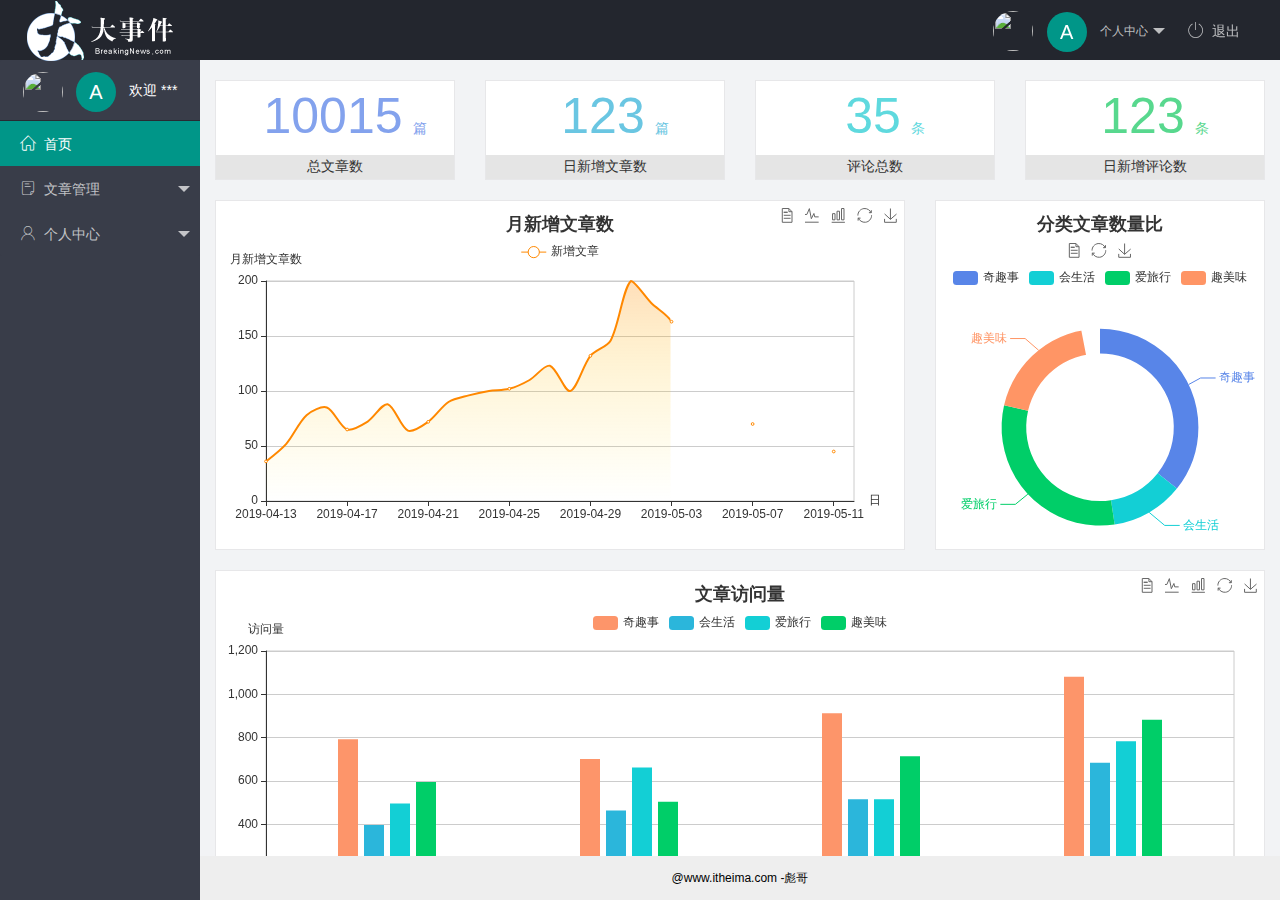
==== commit 076fc933: "完成了个人中心功能的开发" ====
--- a/index.html
+++ b/index.html
@@ -28,9 +28,9 @@
             个人中心
           </a>
           <dl class="layui-nav-child">
-            <dd><a href="">基本资料</a></dd>
-            <dd><a href="">更换头像</a></dd>
-            <dd><a href="">重置密码</a></dd>
+            <dd><a href="/user/user-info.html" target="fm">基本资料</a></dd>
+            <dd><a href="/user/user-avatar.html" target="fm">更换头像</a></dd>
+            <dd><a href="/user/user-pwd.html" target="fm">重置密码</a></dd>
           </dl>
         </li>
         <li class="layui-nav-item"><a href="javascript:;" id="btnLogout"><span class="iconfont icon-tuichu"></span>退出</a></li>
@@ -66,13 +66,13 @@
             <a href="javascript:;"><span class="iconfont icon-user"></span>个人中心</a>
             <dl class="layui-nav-child">
               <dd>
-                <a href="javascript:;"><i class="layui-icon layui-icon-app"></i>基本资料</a>
+                <a href="/user/user-info.html" target="fm"><i class="layui-icon layui-icon-app"></i>基本资料</a>
               </dd>
               <dd>
-                <a href="javascript:;"><i class="layui-icon layui-icon-app"></i>更换头像</a>
+                <a href="/user/user-avatar.html" target="fm"><i class="layui-icon layui-icon-app"></i>更换头像</a>
               </dd>
               <dd>
-                <a href="javascript:;"><i class="layui-icon layui-icon-app"></i>重置密码</a>
+                <a href="/user/user-pwd.html" target="fm"><i class="layui-icon layui-icon-app"></i>重置密码</a>
               </dd>
             </dl>
           </li>
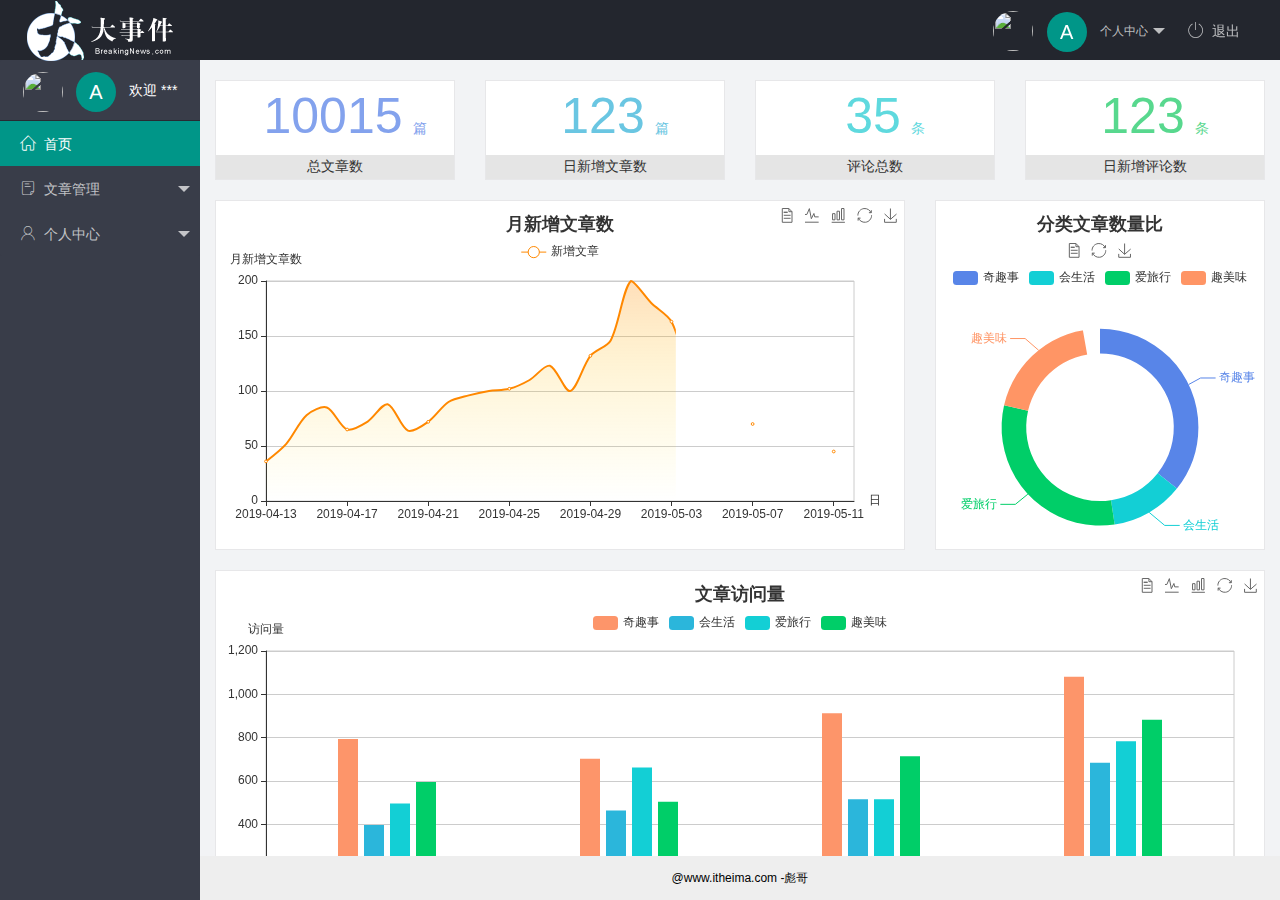
==== commit e843d76f: "完成文章管理相关功能开发" ====
--- a/index.html
+++ b/index.html
@@ -52,13 +52,13 @@
             <a class="" href="javascript:;"><span class="iconfont icon-16"></span>文章管理</a>
             <dl class="layui-nav-child">
               <dd>
-                <a href="javascript:;"><i class="layui-icon layui-icon-app"></i> 文章类别</a>
+                <a href="/article/art_cate.html" target="fm"><i class="layui-icon layui-icon-app"></i> 文章类别</a>
               </dd>
               <dd>
-                <a href="javascript:;"><i class="layui-icon layui-icon-app"></i>文章列表</a>
+                <a href="/article/art_list.html" target="fm"><i class="layui-icon layui-icon-app"></i>文章列表</a>
               </dd>
               <dd>
-                <a href="javascript:;"><i class="layui-icon layui-icon-app"></i>发布文章</a>
+                <a href="/article/art_pub.html" target="fm"><i class="layui-icon layui-icon-app"></i>发布文章</a>
               </dd>
             </dl>
           </li>
